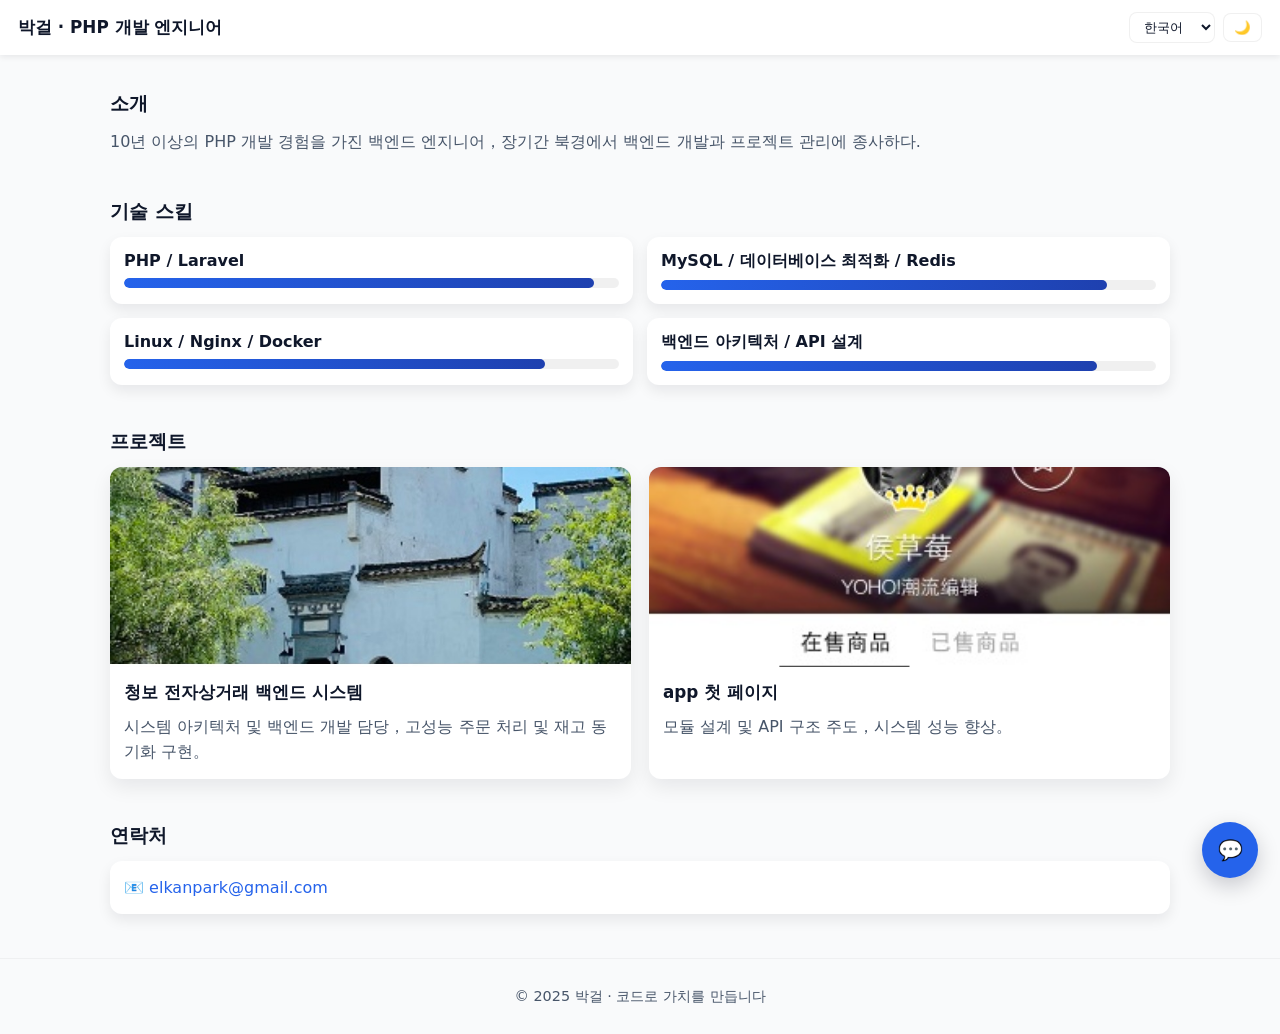
==== index.html @ e207b710 "feat:1.0 先完成在完美" ====
<!DOCTYPE html>
<html lang="ko">
<head>
  <meta charset="utf-8" />
  <meta name="viewport" content="width=device-width,initial-scale=1" />
  <title>朴杰 · PHP 开发工程师</title>
  <meta name="description" content="朴杰（Elkan Park）— PHP 后端工程师，展示项目、技能与 AI 问答演示。" />
  <style>
    :root{
      --bg:#f9fafb; --card:#fff; --text:#0f172a; --muted:#475569; --accent:#2563eb; --shadow:rgba(2,6,23,0.08);
      --chat-bg:#f7fafc;
    }
    [data-theme="dark"]{
      --bg:#0b1220; --card:#0f1724; --text:#e6eef9; --muted:#9fb0c8; --accent:#60a5fa; --shadow:rgba(2,6,23,0.6);
      --chat-bg:#0b1220;
    }
    *{box-sizing:border-box}
    body{margin:0;font-family:Inter,system-ui,-apple-system,Segoe UI,Roboto,"Helvetica Neue",Arial;color:var(--text);background:var(--bg);transition:background .25s,color .25s}
    a{color:var(--accent);text-decoration:none}
    header{background:var(--card);box-shadow:0 2px 6px var(--shadow);position:sticky;top:0;z-index:30;padding:12px 18px;display:flex;align-items:center;justify-content:space-between}
    header h1{margin:0;font-size:1.05rem}
    .controls{display:flex;gap:8px;align-items:center}
    select,button{padding:6px 10px;border-radius:8px;border:1px solid rgba(0,0,0,0.06);background:var(--card);color:var(--text);cursor:pointer}
    button:hover{opacity:.95}
    main{max-width:1100px;margin:36px auto;padding:0 20px}
    section{margin-bottom:44px}
    h2{font-size:1.2rem;margin:0 0 12px}
    p{margin:0;color:var(--muted);line-height:1.6}
    .hero{display:flex;align-items:center;justify-content:space-between;gap:20px;padding:22px;background:linear-gradient(180deg, rgba(37,99,235,0.06), transparent);border-radius:12px}
    .skills{display:grid;grid-template-columns:1fr 1fr;gap:14px}
    .skill-card{background:var(--card);padding:14px;border-radius:12px;box-shadow:0 6px 14px var(--shadow)}
    .skill-name{font-weight:600;margin-bottom:8px}
    .progress-bar{height:10px;background:rgba(0,0,0,0.06);border-radius:8px;overflow:hidden}
    .progress{height:100%;border-radius:8px;background:linear-gradient(90deg,var(--accent),#1e40af);width:0;transition:width 1.4s ease}
    .projects{display:grid;grid-template-columns:repeat(auto-fit,minmax(300px,1fr));gap:18px}
    .project{background:var(--card);border-radius:12px;overflow:hidden;box-shadow:0 8px 20px var(--shadow);cursor:pointer;transition:transform .18s}
    .project:hover{transform:translateY(-6px)}
    .project img{width:100%;height:200px;object-fit:cover;display:block}
    .project-info{padding:14px}
    .project-info h3{margin:0 0 10px;font-size:1.05rem;color:var(--text)}
    .project-info p{margin:0;color:var(--muted)}
    footer{padding:28px 12px;text-align:center;color:var(--muted);font-size:0.9rem;border-top:1px solid rgba(0,0,0,0.04)}
    /* modal baseline */
    .modal-backdrop{position:fixed;inset:0;display:none;align-items:center;justify-content:center;z-index:200;padding:20px;background:rgba(0,0,0,0.45)}
    .modal{width:100%;max-width:900px;background:var(--card);border-radius:12px;overflow:hidden;box-shadow:0 12px 30px var(--shadow);transform:translateY(12px);opacity:0;transition:all .18s}
    .modal-top{display:flex;gap:12px;padding:12px;border-bottom:1px solid rgba(0,0,0,0.06);align-items:center;justify-content:space-between}
    .modal-body{display:flex;flex-direction:column;gap:12px;padding:16px}
    /* carousel area (UPDATED: per-image desc + thumbs) */
    .carousel-main{width:100%;height:420px;border-radius:8px;overflow:hidden;background:#111;display:flex;align-items:center;justify-content:center}
    .carousel-main img{width:100%;height:100%;object-fit:cover}
    .carousel-desc{padding:8px 6px;color:var(--muted);font-size:0.95rem}
    .thumbs{display:flex;gap:8px;align-items:center;justify-content:center;margin-top:8px;flex-wrap:wrap}
    .thumb{width:86px;height:58px;border-radius:8px;overflow:hidden;cursor:pointer;border:2px solid transparent;box-shadow:0 6px 14px var(--shadow)}
    .thumb img{width:100%;height:100%;object-fit:cover;display:block}
    .thumb.active{border-color:var(--accent)}
    .carousel-btn{position:absolute;top:50%;transform:translateY(-50%);background:rgba(0,0,0,0.35);border:none;color:#fff;border-radius:8px;padding:8px;cursor:pointer}
    .carousel-prev{left:12px}
    .carousel-next{right:12px}
    /* chat */
    .chat-toggle {position:fixed;bottom:22px;right:22px;width:56px;height:56px;border-radius:50%;background:var(--accent);color:#fff;font-size:20px;display:flex;align-items:center;justify-content:center;box-shadow:0 8px 22px rgba(2,6,23,0.2);cursor:pointer;z-index:999}
    .chat-container {position:fixed;right:22px;bottom:92px;width:360px;background:var(--card);border-radius:14px;box-shadow:0 12px 40px var(--shadow);z-index:995;display:none;flex-direction:column;overflow:hidden}
    .chat-header{display:flex;align-items:center;justify-content:space-between;padding:10px 12px;background:var(--accent);color:#fff}
    .chat-body{padding:12px;height:320px;overflow:auto;background:var(--chat-bg);display:flex;flex-direction:column;gap:8px}
    .chat-quick{padding:8px;border-top:1px solid rgba(0,0,0,0.04);display:flex;gap:8px;flex-wrap:wrap}
    .chat-input-wrap{display:flex;gap:8px;padding:10px;border-top:1px solid rgba(0,0,0,0.04)}
    .chat-input{flex:1;padding:10px;border-radius:10px;border:1px solid rgba(0,0,0,0.08)}
    .chat-send{background:var(--accent);color:#fff;border:none;padding:10px 12px;border-radius:10px;cursor:pointer}
    .bubble-row{display:flex;gap:8px;align-items:flex-end}
    .bubble-ai{align-self:flex-start}
    .bubble-user{align-self:flex-end;justify-content:flex-end}
    .avatar-circle{width:34px;height:34px;border-radius:10px;flex-shrink:0;background:#d1d5db}
    .msg{padding:10px 14px;border-radius:12px;max-width:78%;line-height:1.45;white-space:pre-wrap}
    .msg-ai{background:#eef2ff;color:#0f172a;border-radius:12px 12px 12px 6px}
    .msg-user{background:var(--accent);color:#fff;border-radius:12px 12px 6px 12px}
    .typing{font-style:italic;color:#9ca3af}
    .dot{width:8px;height:8px;border-radius:50%;background:#c7d2fe;display:inline-block;margin:0 3px;opacity:0.9}
    @media (max-width:720px){ .carousel-main{height:220px} .thumb{width:64px;height:48px} .chat-container{right:12px;bottom:84px;width:320px} }
  </style>
</head>
<body data-theme="light">
<header>
  <h1 id="name">朴杰</h1>
  <div class="controls">
    <select id="lang-select">
      <option value="ko">한국어</option>
      <option value="zh">中文</option>
      <option value="en">English</option>
    </select>
    <button id="theme-toggle" aria-label="toggle theme">🌙</button>
  </div>
</header>

<main>
<!--  <section class="hero">-->
<!--    <div>-->
<!--      <h2 style="margin:0">안녕하세요 · 你好 · Hello</h2>-->
<!--      <p style="margin-top:8px;color:var(&#45;&#45;muted)">十年后端开发经验 · 擅长 PHP / MySQL / Linux / Nginx</p>-->
<!--    </div>-->
<!--    <div style="color:var(&#45;&#45;muted)"><strong>北京 · Backend</strong></div>-->
<!--  </section>-->

  <section>
    <h2 id="about-title">关于我</h2>
    <p id="about-text">我是一名拥有十多年经验的 PHP 开发工程师，长期在北京从事后端开发与项目管理。精通 PHP、MySQL、Linux、Nginx 等技术栈，具备丰富的项目实战经验。</p>
  </section>

  <section>
    <h2 id="skills-title">技能</h2>
    <div class="skills">
      <div class="skill-card">
        <div class="skill-name">PHP / Laravel</div>
        <div class="progress-bar"><div class="progress" data-progress="95"></div></div>
      </div>
      <div class="skill-card">
        <div class="skill-name">MySQL / 데이터베이스 최적화 / Redis</div>
        <div class="progress-bar"><div class="progress" data-progress="90"></div></div>
      </div>
      <div class="skill-card">
        <div class="skill-name">Linux / Nginx / Docker</div>
        <div class="progress-bar"><div class="progress" data-progress="85"></div></div>
      </div>
      <div class="skill-card">
        <div class="skill-name">백엔드 아키텍처 / API 설계</div>
        <div class="progress-bar"><div class="progress" data-progress="88"></div></div>
      </div>
    </div>
  </section>

  <section id="projects-section">
    <h2 id="projects-title">项目展示</h2>
    <div class="projects" id="projects-grid">
      <div class="project" data-index="0" tabindex="0" role="button" aria-pressed="false">
        <img src="./assets/tshingpu-h5.jpg?auto=format&fit=crop&w=1400&q=60" alt="Project 1">
        <div class="project-info">
          <h3 id="p0-title">전자상거래 백엔드 시스템</h3>
          <p id="p0-desc" style="margin-top:6px;color:var(--muted)">系统架构与后端开发，支持高并发订单处理与库存同步。</p>
        </div>
      </div>

      <div class="project" data-index="1" tabindex="0" role="button" aria-pressed="false">
        <img src="./assets/yohobuy-5.jpg?auto=format&fit=crop&w=1200&q=60" alt="Project 2">
        <div class="project-info">
          <h3 id="p1-title">기업 내부 관리 시스템</h3>
          <p id="p1-desc" style="margin-top:6px;color:var(--muted)">主导模块化设计与 API 架构，提升性能与可扩展性。</p>
        </div>
      </div>

<!--      <div class="project" data-index="2" tabindex="0" role="button" aria-pressed="false">-->
<!--        <img src="https://images.unsplash.com/photo-1556761175-4b46a572b786?auto=format&fit=crop&w=1200&q=60" alt="Project 3">-->
<!--        <div class="project-info">-->
<!--          <h3 id="p2-title">자동화 운영 도구</h3>-->
<!--          <p id="p2-desc" style="margin-top:6px;color:var(&#45;&#45;muted)">开发调度与日志分析模块，提升运维效率。</p>-->
<!--        </div>-->
<!--      </div>-->
    </div>
  </section>

  <section>
    <h2 id="contact-title">联系方式</h2>
    <div style="background:var(--card);padding:14px;border-radius:12px;box-shadow:0 6px 14px var(--shadow)">
      <p>📧 <a id="email-link" href="mailto:elkanpark@gmail.com">elkanpark@gmail.com</a></p>
    </div>
  </section>
</main>

<footer>
  © 2025 <span id="footer-text">朴杰 · 用代码创造价值</span>
</footer>

<!-- MODAL BACKDROP (content injected by JS) -->
<div id="modal-backdrop" class="modal-backdrop" aria-hidden="true"></div>

<!-- CHAT floating (unchanged stable version) -->
<div id="chat-toggle" class="chat-toggle" title="Open Chat">💬</div>
<div id="chat-container" class="chat-container" style="display:none">
  <div class="chat-header">
    <div style="display:flex;align-items:center;gap:10px">
      <div style="width:34px;height:34px;border-radius:8px;background:#fff"></div>
      <strong id="chat-title">🤖 AI 박재 도우미</strong>
    </div>
    <div><button id="chat-close" style="background:transparent;border:none;color:#fff;font-size:18px;cursor:pointer">✕</button></div>
  </div>
  <div id="chat-body" class="chat-body"></div>
  <div id="chat-quick" class="chat-quick"></div>
  <div style="padding:10px;border-top:1px solid rgba(0,0,0,0.04)">
    <div style="display:flex;gap:8px">
      <input id="chat-input" class="chat-input" type="text" placeholder="질문을 입력하세요..." />
      <button id="chat-send" class="chat-send">➤</button>
    </div>
  </div>
</div>

<script>
  document.addEventListener('DOMContentLoaded', ()=> {

    /* -------------------------
       projects data (3 images each; each image has per-language description)
       ------------------------- */
    const projects = [
      {
        imgs: [
          {src:"./assets/tshingpu-h5.jpg?auto=format&fit=crop&w=1400&q=60", desc:{ko:"로그인 / 프런트 페이지", zh:"登录 / 前台页面", en:"Login / Home Page"}},
          {src:"./assets/tshingpu-h5-2.jpg?auto=format&fit=crop&w=1400&q=60", desc:{ko:"주문 관리 페이지", zh:"订单管理页面", en:"Order management page"}},
          {src:"./assets/tshingpu-admin.jpg?auto=format&fit=crop&w=1400&q=60", desc:{ko:"백엔드 관리", zh:"后台管理", en:"admin system"}}
        ],
        tech:{ko:"PHP · MySQL · Redis", zh:"PHP · MySQL · Redis", en:"PHP · MySQL · Redis"},
        title:{ko:"청보 전자상거래 백엔드 시스템", zh:"旅游电商后台系统", en:"E-commerce Backend System"},
        desc:{ko:"시스템 아키텍처 및 백엔드 개발 담당，고성능 주문 처리 및 재고 동기화 구현。", zh:"负责整体架构与后端开发，实现高并发订单处理与库存同步。", en:"Led backend architecture and development, handling high-concurrency order processing and inventory sync."},
        role:{ko:"역할: 아키텍트 및 백엔드 책임", zh:"职责：架构与后端负责人", en:"Role: Architecture & Backend Lead"}
      },
      {
        imgs: [
          {src:"./assets/yohobuy-1.jpg?auto=format&fit=crop&w=1400&q=60", desc:{ko:"관리자 대시보드", zh:"管理后台界面", en:"Admin dashboard"}},
          {src:"./assets/yohobuy-2.jpg?auto=format&fit=crop&w=1400&q=60", desc:{ko:"사용자/권한 관리", zh:"用户/权限管理", en:"Users & permissions"}},
          {src:"./assets/yohobuy-3.jpg?auto=format&fit=crop&w=1400&q=60", desc:{ko:"보고서 및 통계", zh:"报表与统计", en:"Reports & analytics"}}
        ],
        tech:{ko:"PHP · Nginx · Docker", zh:"PHP · Nginx · Docker", en:"PHP · Nginx · Docker"},
        title:{ko:"app 첫 페이지", zh:"企业内部管理系统", en:"Enterprise Management System"},
        desc:{ko:"모듈 설계 및 API 구조 주도，시스템 성능 향상。", zh:"主导系统模块设计与 API 架构，提升系统性能与扩展性。", en:"Designed modules and API architecture, improving scalability."},
        role:{ko:"역할: 기술 리드", zh:"职责：技术负责人", en:"Role: Tech Lead"}
      },
      {
        imgs: [
          {src:"https://images.unsplash.com/photo-1556761175-4b46a572b786?auto=format&fit=crop&w=1400&q=60", desc:{ko:"작업 스케줄러 UI", zh:"任务调度界面", en:"Job scheduler UI"}},
          {src:"https://images.unsplash.com/photo-1542838132-92c53300491e?auto=format&fit=crop&w=1400&q=60", desc:{ko:"로그 분석 대시보드", zh:"日志分析仪表盘", en:"Log analysis dashboard"}},
          {src:"https://images.unsplash.com/photo-1518770660439-4636190af475?auto=format&fit=crop&w=1400&q=60", desc:{ko:"알람 및 모니터링", zh:"告警与监控", en:"Alerting & monitoring"}}
        ],
        tech:{ko:"API · Shell · Cron", zh:"API · Shell · Cron", en:"API · Shell · Cron"},
        title:{ko:"자동화 운영 도구", zh:"自动化运维工具", en:"Automation Tool Platform"},
        desc:{ko:"작업 스케줄링 및 로그 분석 도구 개발, 운영 효율 30% 향상。", zh:"开发任务调度系统与日志分析模块，提升效率并降低维护成本。", en:"Developed job scheduling and log analysis tools, improving efficiency."},
        role:{ko:"역할: 개발자", zh:"职责：开发", en:"Role: Developer"}
      }
    ];

    // preload images
    projects.forEach(p=> p.imgs.forEach(i=> { const im = new Image(); im.src = i.src; }));

    /* -------------------------
       Build modal content (inject once)
       ------------------------- */
    const backdrop = document.getElementById('modal-backdrop');
    backdrop.innerHTML = `
      <div class="modal" id="modal" role="dialog" aria-modal="true">
        <div class="modal-top">
          <strong id="modal-title">Project Title</strong>
          <div style="display:flex;gap:12px;align-items:center">
            <span id="modal-tech" style="color:var(--muted)"></span>
            <button id="modal-close" aria-label="close" style="border:none;background:transparent;font-size:20px;cursor:pointer">✕</button>
          </div>
        </div>
        <div class="modal-body">
          <div style="position:relative">
            <div class="carousel-main"><img id="carousel-main-img" src="" alt="screenshot" /></div>
            <button id="carousel-prev" class="carousel-btn carousel-prev">‹</button>
            <button id="carousel-next" class="carousel-btn carousel-next">›</button>
            <div id="carousel-indicators" style="position:absolute;left:50%;transform:translateX(-50%);bottom:12px;display:flex;gap:8px"></div>
            <div id="carousel-desc" class="carousel-desc"></div>
            <div id="carousel-thumbs" class="thumbs"></div>
          </div>
          <div id="modal-desc" style="color:var(--muted);line-height:1.6"></div>
          <div id="modal-role" style="font-weight:600;color:var(--muted)"></div>
        </div>
      </div>
    `;

    const modal = backdrop.querySelector('.modal');
    const modalTitle = backdrop.querySelector('#modal-title');
    const modalTech = backdrop.querySelector('#modal-tech');
    const modalDesc = backdrop.querySelector('#modal-desc');
    const modalRole = backdrop.querySelector('#modal-role');
    const mainImg = backdrop.querySelector('#carousel-main-img');
    const prevBtn = backdrop.querySelector('#carousel-prev');
    const nextBtn = backdrop.querySelector('#carousel-next');
    const indicators = backdrop.querySelector('#carousel-indicators');
    const thumbs = backdrop.querySelector('#carousel-thumbs');
    const carouselDesc = backdrop.querySelector('#carousel-desc');
    const modalClose = backdrop.querySelector('#modal-close');

    let projIdx = 0, imgIdx = 0, autoplayTimer = null, AUTOPLAY = 4000;

    function openModal(index, lang){
      projIdx = index; imgIdx = 0;
      lang = lang || (document.getElementById('lang-select')?.value || 'ko');
      const p = projects[projIdx];
      modalTitle.innerText = p.title[lang] || p.title['ko'];
      modalTech.innerText = p.tech[lang] || p.tech['ko'];
      modalDesc.innerText = p.desc[lang] || p.desc['ko'];
      modalRole.innerText = p.role[lang] || p.role['ko'];
      buildCarousel(p, lang);
      backdrop.style.display = 'flex';
      setTimeout(()=> { modal.style.transform = 'translateY(0)'; modal.style.opacity = '1'; }, 20);
      startAutoplay();
    }

    function closeModal(){
      stopAutoplay();
      modal.style.transform = 'translateY(12px)'; modal.style.opacity = '0';
      setTimeout(()=> backdrop.style.display = 'none', 180);
    }

    function buildCarousel(p, lang){
      // main image
      setImage(0,p,lang);
      // indicators
      indicators.innerHTML = '';
      p.imgs.forEach((_,i)=>{
        const dot = document.createElement('span');
        dot.style.width='8px'; dot.style.height='8px'; dot.style.borderRadius='50%';
        dot.style.background = i===imgIdx ? 'rgba(255,255,255,0.95)' : 'rgba(255,255,255,0.45)';
        dot.style.display='inline-block'; dot.style.margin='0 6px'; dot.style.cursor='pointer';
        dot.addEventListener('click', ()=> { imgIdx = i; setImage(i,p,lang); resetAutoplay(); });
        indicators.appendChild(dot);
      });
      // thumbs
      thumbs.innerHTML = '';
      p.imgs.forEach((imgObj,i)=>{
        const t = document.createElement('div'); t.className='thumb';
        const im = document.createElement('img'); im.src = imgObj.src; im.alt = 'thumb';
        t.appendChild(im);
        t.addEventListener('click', ()=> { imgIdx = i; setImage(i,p,lang); resetAutoplay(); });
        thumbs.appendChild(t);
      });
      updateThumbs();
    }

    function setImage(i,p,lang){
      imgIdx = i;
      const imgObj = p.imgs[i];
      mainImg.src = imgObj.src;
      carouselDesc.innerText = imgObj.desc[lang] || imgObj.desc['ko'] || '';
      Array.from(indicators.children).forEach((d,idx)=> d.style.background = idx===i ? 'rgba(255,255,255,0.95)' : 'rgba(255,255,255,0.45)');
      updateThumbs();
    }

    function updateThumbs(){
      Array.from(thumbs.children).forEach((t, idx)=> t.classList.toggle('active', idx===imgIdx));
    }

    prevBtn.addEventListener('click', ()=> {
      const len = projects[projIdx].imgs.length;
      imgIdx = (imgIdx - 1 + len) % len;
      setImage(imgIdx, projects[projIdx], document.getElementById('lang-select')?.value || 'ko');
      resetAutoplay();
    });
    nextBtn.addEventListener('click', ()=> {
      const len = projects[projIdx].imgs.length;
      imgIdx = (imgIdx + 1) % len;
      setImage(imgIdx, projects[projIdx], document.getElementById('lang-select')?.value || 'ko');
      resetAutoplay();
    });

    function startAutoplay(){
      stopAutoplay();
      autoplayTimer = setInterval(()=> {
        const len = projects[projIdx].imgs.length;
        imgIdx = (imgIdx + 1) % len;
        setImage(imgIdx, projects[projIdx], document.getElementById('lang-select')?.value || 'ko');
      }, AUTOPLAY);
      mainImg.addEventListener('mouseenter', stopAutoplay);
      mainImg.addEventListener('mouseleave', startAutoplayOnce);
      thumbs.addEventListener('mouseenter', stopAutoplay);
      thumbs.addEventListener('mouseleave', startAutoplayOnce);
    }
    function startAutoplayOnce(){ stopAutoplay(); autoplayTimer = setInterval(()=> {
      const len = projects[projIdx].imgs.length;
      imgIdx = (imgIdx + 1) % len;
      setImage(imgIdx, projects[projIdx], document.getElementById('lang-select')?.value || 'ko');
    }, AUTOPLAY); }
    function stopAutoplay(){ if (autoplayTimer) clearInterval(autoplayTimer); autoplayTimer = null; }
    function resetAutoplay(){ stopAutoplay(); startAutoplayOnce(); }

    modalClose.addEventListener('click', closeModal);
    backdrop.addEventListener('click', (e)=> { if (e.target === backdrop) closeModal(); });
    document.addEventListener('keydown', (e)=> { if (e.key === 'Escape') closeModal(); });

    // hook project cards
    document.querySelectorAll('.project[data-index]').forEach(el=>{
      el.addEventListener('click', ()=> {
        const idx = Number(el.getAttribute('data-index'));
        const lang = document.getElementById('lang-select')?.value || 'ko';
        openModal(idx, lang);
      });
      el.addEventListener('keydown', (e)=> { if (e.key === 'Enter') el.click(); });
    });

    /* -------------------------
       Chat module (unchanged behavior)
       ------------------------- */
    const qa = {
      ko:{title:"🤖 AI 박재 도우미",placeholder:"질문을 입력하세요...",quick:["어떤 프로젝트?","잘하는 기술?","팀워크?"],data:[
        {q:"프로젝트",a:"전자상거래, 기업 내부 시스템, API 자동화 도구 개발에 참여했습니다。"},
        {q:"기술",a:"PHP, MySQL, Linux, Nginx 환경에서의 백엔드 아키텍처 및 성능 최적화"},
        {q:"팀워크",a:"명확한 커뮤니케이션과 코드 품질을 중시하며 협업을 중요시합니다。"}
      ]},
      zh:{title:"🤖 AI 朴杰 助手",placeholder:"请输入你的问题…",quick:["你做哪些项目？","你最擅长什么？","团队如何？"],data:[
        {q:"项目",a:"我参与过电商后台、企业内部系统和API自动化工具的开发。"},
        {q:"技术",a:"擅长 PHP、MySQL、Linux、Nginx，侧重后端架构与稳定性。"},
        {q:"团队",a:"注重沟通与代码质量，推动高效协作。"}
      ]},
      en:{title:"🤖 AI Piao Assistant",placeholder:"Ask me anything...",quick:["What projects?","Key skills?","Team style?"],data:[
        {q:"project",a:"I've worked on e-commerce admin systems, enterprise tools and API automation."},
        {q:"skill",a:"Skilled in PHP, MySQL, Linux and Nginx; focus on backend architecture."},
        {q:"team",a:"I value clear communication, code quality and collaboration."}
      ]}
    };

    const chatToggle = document.getElementById('chat-toggle');
    const chatContainer = document.getElementById('chat-container');
    const chatBody = document.getElementById('chat-body');
    const chatInput = document.getElementById('chat-input');
    const chatSend = document.getElementById('chat-send');
    const chatQuick = document.getElementById('chat-quick');
    const chatTitle = document.getElementById('chat-title');
    const chatClose = document.getElementById('chat-close');

    function typeText(el, text, speed=16){
      el.textContent = '';
      let i = 0;
      const t = setInterval(()=> {
        el.textContent += text[i] || '';
        i++;
        chatBody.scrollTop = chatBody.scrollHeight;
        if (i >= text.length) clearInterval(t);
      }, speed);
    }

    function pushBubble(from, text, withTyping=false){
      const row = document.createElement('div');
      row.className = 'bubble-row ' + (from === 'ai' ? 'bubble-ai' : 'bubble-user');
      const avatar = document.createElement('div'); avatar.className = 'avatar-circle';
      const msg = document.createElement('div'); msg.className = 'msg ' + (from === 'ai' ? 'msg-ai' : 'msg-user');

      if (from === 'ai' && withTyping){
        const dots = document.createElement('span'); dots.className = 'typing';
        dots.innerHTML = '<span class="dot"></span><span class="dot"></span><span class="dot"></span>';
        msg.appendChild(dots);
        row.appendChild(avatar); row.appendChild(msg);
        chatBody.appendChild(row); chatBody.scrollTop = chatBody.scrollHeight;
        setTimeout(()=> { msg.removeChild(dots); typeText(msg, text); }, 600);
      } else {
        msg.textContent = text;
        if (from === 'ai'){ row.appendChild(avatar); row.appendChild(msg); } else { row.appendChild(msg); row.appendChild(avatar); }
        chatBody.appendChild(row); chatBody.scrollTop = chatBody.scrollHeight;
      }
    }

    function findAnswer(lang, text){
      const list = qa[lang]?.data || qa['ko'].data;
      const t = text.toLowerCase();
      for (const item of list){
        if (t.includes(item.q.toLowerCase())) return item.a;
      }
      return list[0].a;
    }

    function sendChat(){
      const text = chatInput.value.trim();
      if (!text) return;
      pushBubble('user', text);
      chatInput.value = '';
      setTimeout(()=> {
        const lang = document.getElementById('lang-select')?.value || 'ko';
        const ans = findAnswer(lang, text);
        pushBubble('ai', ans, true);
      }, 180);
    }

    chatSend.addEventListener('click', sendChat);
    chatInput.addEventListener('keydown', e => { if (e.key === 'Enter') sendChat(); });

    function renderQuick(lang){
      chatQuick.innerHTML = '';
      const arr = qa[lang]?.quick || qa['ko'].quick;
      arr.forEach(q => {
        const b = document.createElement('button');
        b.className = 'quick-btn';
        b.textContent = q;
        b.style.padding='6px 10px'; b.style.borderRadius='8px'; b.style.border='1px solid rgba(0,0,0,0.06)';
        b.style.background='#f3f4f6'; b.style.cursor='pointer';
        b.addEventListener('click', ()=> { chatInput.value = q; sendChat(); });
        chatQuick.appendChild(b);
      });
    }

    chatToggle.addEventListener('click', ()=> {
      const shown = chatContainer.style.display !== 'none';
      chatContainer.style.display = shown ? 'none' : 'flex';
      if (!shown) chatInput.focus();
    });
    chatClose.addEventListener('click', ()=> chatContainer.style.display = 'none');

    /* -------------------------
       Language sync & theme
       ------------------------- */
    const langSelect = document.getElementById('lang-select');
    const nameEl = document.getElementById('name');
    const aboutTitle = document.getElementById('about-title');
    const aboutText = document.getElementById('about-text');
    const skillsTitle = document.getElementById('skills-title');
    const projectsTitle = document.getElementById('projects-title');
    const contactTitle = document.getElementById('contact-title');
    const footerText = document.getElementById('footer-text');

    const translations = {
      ko: {
        name: "박걸 · PHP 개발 엔지니어",
        aboutTitle: "소개",
        aboutText: "10년 이상의 PHP 개발 경험을 가진 백엔드 엔지니어，장기간 북경에서 백엔드 개발과 프로젝트 관리에 종사하다.",
        skillsTitle: "기술 스킬",
        projectsTitle: "프로젝트",
        contactTitle: "연락처",
        footer: "박걸 · 코드로 가치를 만듭니다"
      },
      zh: {
        name: "朴杰",
        aboutTitle: "关于我",
        aboutText: "我是一名拥有十多年经验的 PHP 开发工程师，长期在北京从事后端开发与项目管理。",
        skillsTitle: "技能",
        projectsTitle: "项目展示",
        contactTitle: "联系方式",
        footer: "朴杰 · 用代码创造价值"
      },
      en: {
        name: "Elkan Park",
        aboutTitle: "About Me",
        aboutText: "I'm a PHP developer with over 10 years of experience, specializing in backend development and project management.",
        skillsTitle: "Skills",
        projectsTitle: "Projects",
        contactTitle: "Contact",
        footer: "Elkan Park · Creating value through code"
      }
    };

    // default language ko
    langSelect.value = 'ko';
    function syncLanguage(lang){
      const t = translations[lang] || translations.ko;
      nameEl.innerText = t.name;
      aboutTitle.innerText = t.aboutTitle;
      aboutText.innerText = t.aboutText;
      skillsTitle.innerText = t.skillsTitle;
      projectsTitle.innerText = t.projectsTitle;
      contactTitle.innerText = t.contactTitle;
      footerText.innerText = t.footer;
      // chat
      chatTitle.innerText = qa[lang]?.title || qa['ko'].title;
      chatInput.placeholder = qa[lang]?.placeholder || qa['ko'].placeholder;
      renderQuick(lang);
      // update project cards
      projects.forEach((p, idx)=>{
        const tEl = document.getElementById('p'+idx+'-title');
        const dEl = document.getElementById('p'+idx+'-desc');
        if (tEl) tEl.innerText = p.title[lang] || p.title['ko'];
        if (dEl) dEl.innerText = p.desc[lang] || p.desc['ko'];
      });
      // update modal if open
      if (backdrop.style.display === 'flex') {
        modalTitle.innerText = projects[projIdx].title[lang] || projects[projIdx].title['ko'];
        modalTech.innerText = projects[projIdx].tech[lang] || projects[projIdx].tech['ko'];
        modalDesc.innerText = projects[projIdx].desc[lang] || projects[projIdx].desc['ko'];
        modalRole.innerText = projects[projIdx].role[lang] || projects[projIdx].role['ko'];
        // update per-image desc
        carouselDesc.innerText = projects[projIdx].imgs[imgIdx].desc[lang] || projects[projIdx].imgs[imgIdx].desc['ko'];
      }
    }
    langSelect.addEventListener('change', (e)=> syncLanguage(e.target.value));
    window.syncLanguage = syncLanguage;
    syncLanguage('ko');

    /* -------------------------
       Theme toggle
       ------------------------- */
    const themeToggle = document.getElementById('theme-toggle');
    const savedTheme = localStorage.getItem('portfolio-theme');
    if (savedTheme) { document.body.setAttribute('data-theme', savedTheme); themeToggle.textContent = savedTheme === 'dark' ? '☀️' : '🌙'; }
    themeToggle.addEventListener('click', ()=> {
      const isDark = document.body.getAttribute('data-theme') === 'dark';
      const next = isDark ? 'light' : 'dark';
      document.body.setAttribute('data-theme', next);
      localStorage.setItem('portfolio-theme', next);
      themeToggle.textContent = next === 'dark' ? '☀️' : '🌙';
    });

    /* -------------------------
       skill bars animate
       ------------------------- */
    setTimeout(()=> {
      document.querySelectorAll('.progress').forEach(bar=>{
        const v = bar.getAttribute('data-progress') || '0';
        bar.style.width = v + '%';
      });
    }, 120);

    /* expose helper */
    window.openProjectModal = (i, lang) => openModal(i, lang);
    window.closeProjectModal = closeModal;
  }); // DOMContentLoaded end
  </script>
</body>
</html>
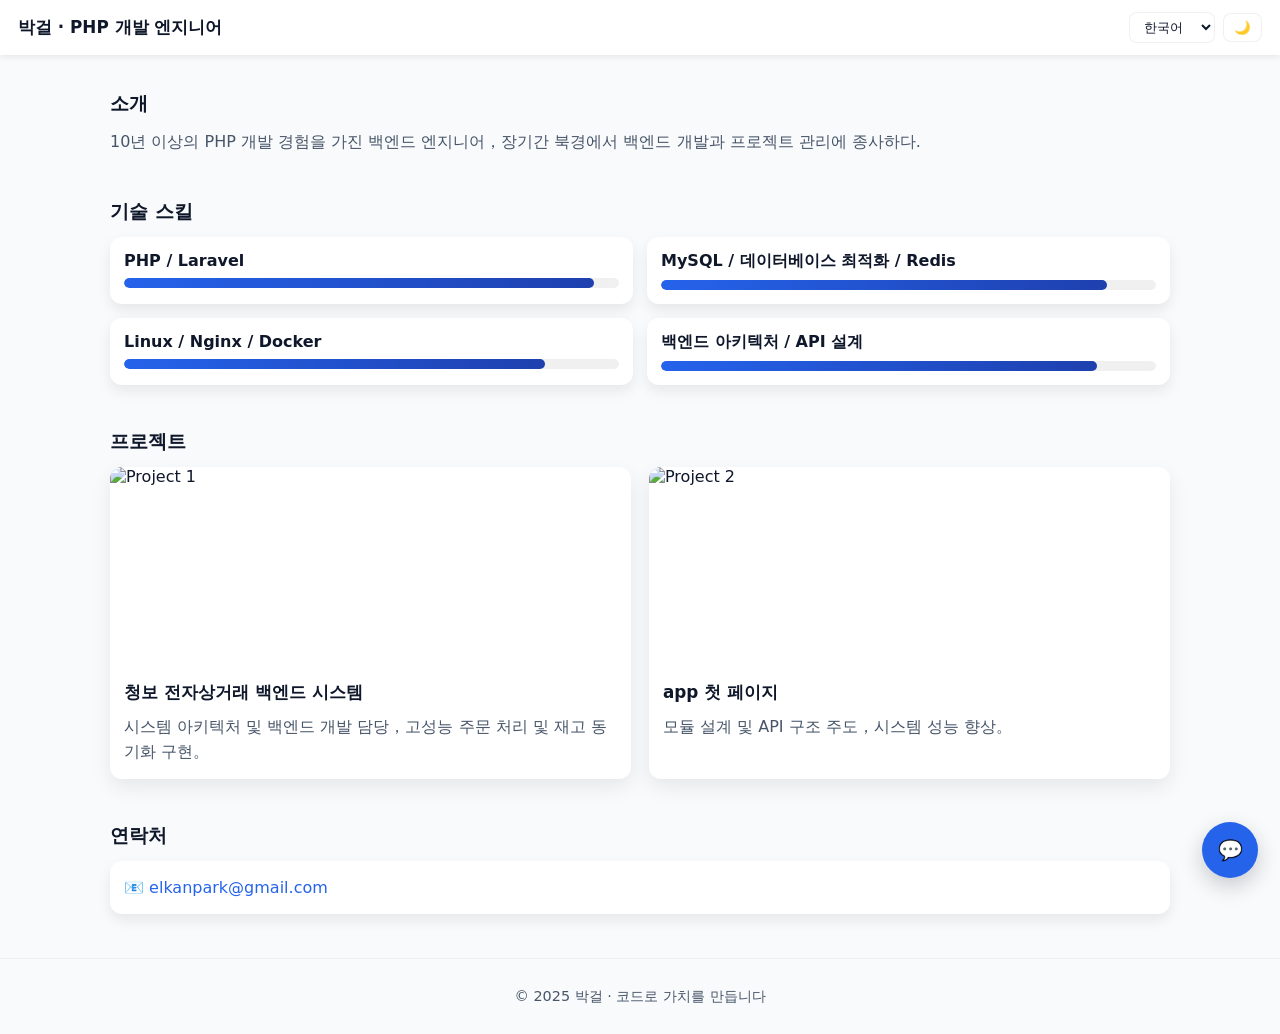
==== commit e543987b: "1.1" ====
--- a/index.html
+++ b/index.html
@@ -138,7 +138,7 @@
       </div>
 
       <div class="project" data-index="1" tabindex="0" role="button" aria-pressed="false">
-        <img src="./assets/yohobuy-5.jpg?auto=format&fit=crop&w=1200&q=60" alt="Project 2">
+        <img src="./assets/yohobuy-5.jpg?auto=format&fit=crop&w=320&q=2400" alt="Project 2">
         <div class="project-info">
           <h3 id="p1-title">기업 내부 관리 시스템</h3>
           <p id="p1-desc" style="margin-top:6px;color:var(--muted)">主导模块化设计与 API 架构，提升性能与可扩展性。</p>
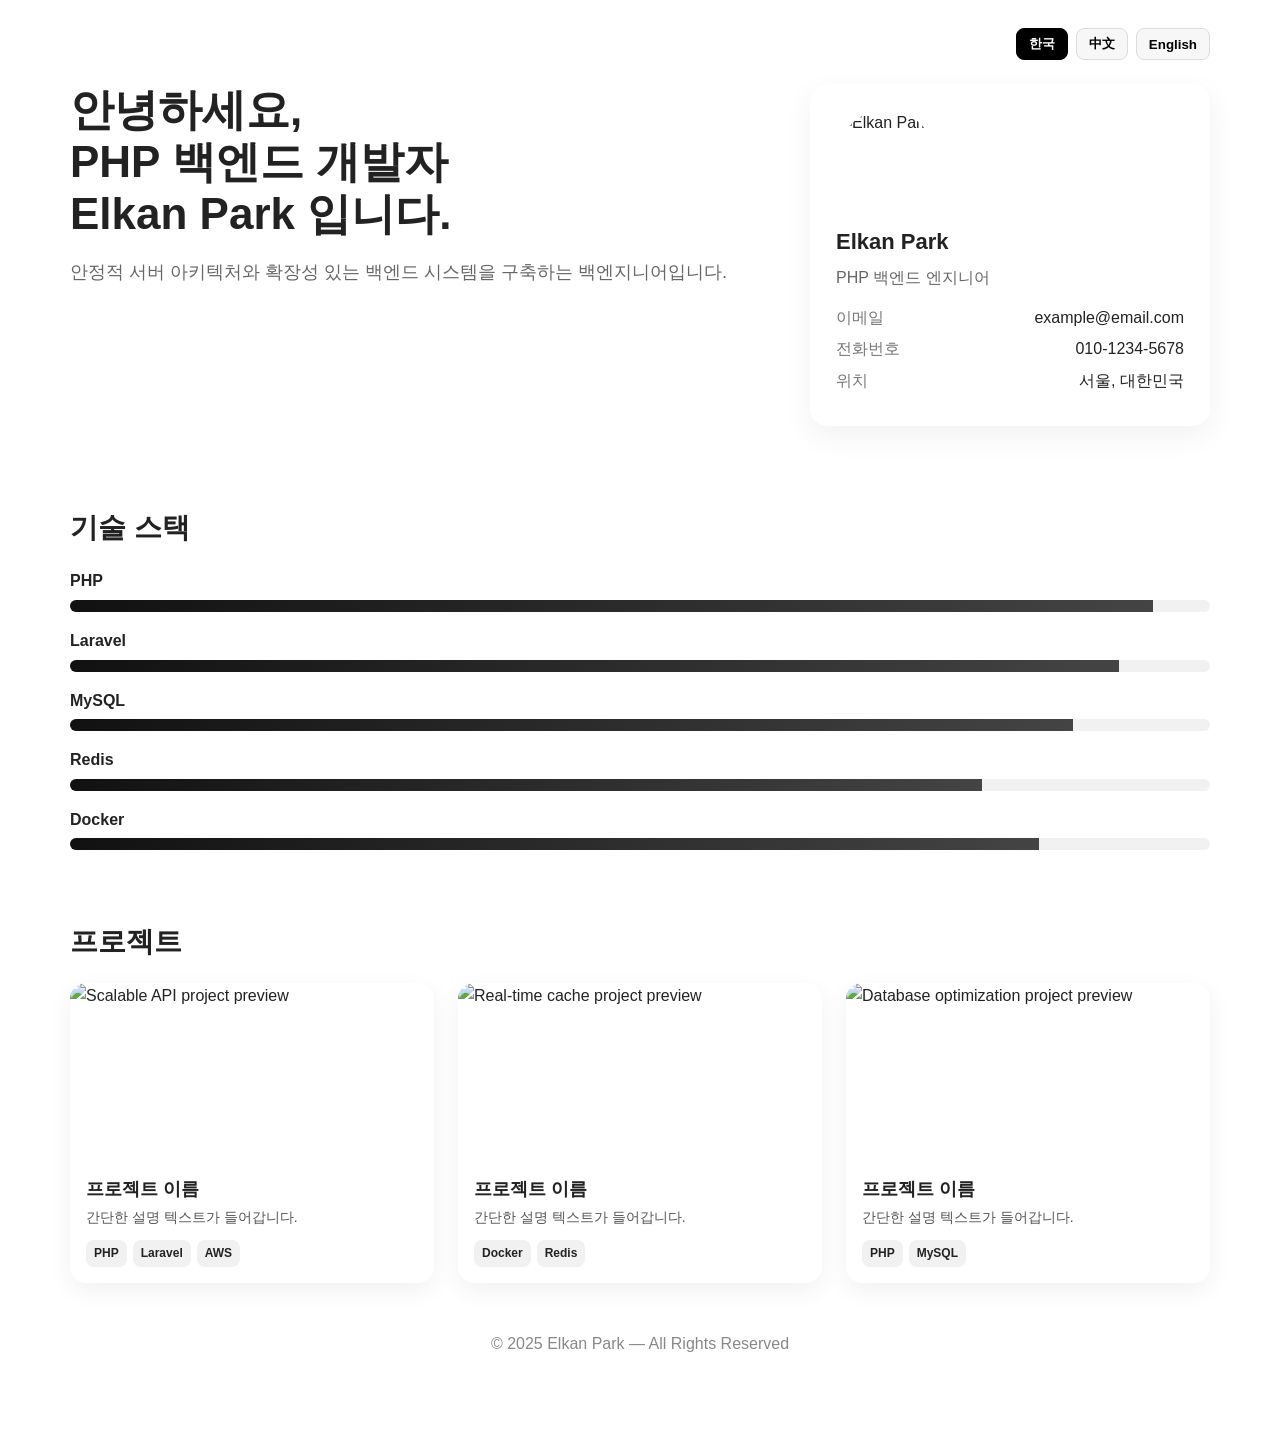
==== commit c23d8001: "1.1" ====
--- a/index.html
+++ b/index.html
@@ -1,600 +1,122 @@
 <!DOCTYPE html>
 <html lang="ko">
 <head>
-  <meta charset="utf-8" />
-  <meta name="viewport" content="width=device-width,initial-scale=1" />
-  <title>朴杰 · PHP 开发工程师</title>
-  <meta name="description" content="朴杰（Elkan Park）— PHP 后端工程师，展示项目、技能与 AI 问答演示。" />
-  <style>
-    :root{
-      --bg:#f9fafb; --card:#fff; --text:#0f172a; --muted:#475569; --accent:#2563eb; --shadow:rgba(2,6,23,0.08);
-      --chat-bg:#f7fafc;
-    }
-    [data-theme="dark"]{
-      --bg:#0b1220; --card:#0f1724; --text:#e6eef9; --muted:#9fb0c8; --accent:#60a5fa; --shadow:rgba(2,6,23,0.6);
-      --chat-bg:#0b1220;
-    }
-    *{box-sizing:border-box}
-    body{margin:0;font-family:Inter,system-ui,-apple-system,Segoe UI,Roboto,"Helvetica Neue",Arial;color:var(--text);background:var(--bg);transition:background .25s,color .25s}
-    a{color:var(--accent);text-decoration:none}
-    header{background:var(--card);box-shadow:0 2px 6px var(--shadow);position:sticky;top:0;z-index:30;padding:12px 18px;display:flex;align-items:center;justify-content:space-between}
-    header h1{margin:0;font-size:1.05rem}
-    .controls{display:flex;gap:8px;align-items:center}
-    select,button{padding:6px 10px;border-radius:8px;border:1px solid rgba(0,0,0,0.06);background:var(--card);color:var(--text);cursor:pointer}
-    button:hover{opacity:.95}
-    main{max-width:1100px;margin:36px auto;padding:0 20px}
-    section{margin-bottom:44px}
-    h2{font-size:1.2rem;margin:0 0 12px}
-    p{margin:0;color:var(--muted);line-height:1.6}
-    .hero{display:flex;align-items:center;justify-content:space-between;gap:20px;padding:22px;background:linear-gradient(180deg, rgba(37,99,235,0.06), transparent);border-radius:12px}
-    .skills{display:grid;grid-template-columns:1fr 1fr;gap:14px}
-    .skill-card{background:var(--card);padding:14px;border-radius:12px;box-shadow:0 6px 14px var(--shadow)}
-    .skill-name{font-weight:600;margin-bottom:8px}
-    .progress-bar{height:10px;background:rgba(0,0,0,0.06);border-radius:8px;overflow:hidden}
-    .progress{height:100%;border-radius:8px;background:linear-gradient(90deg,var(--accent),#1e40af);width:0;transition:width 1.4s ease}
-    .projects{display:grid;grid-template-columns:repeat(auto-fit,minmax(300px,1fr));gap:18px}
-    .project{background:var(--card);border-radius:12px;overflow:hidden;box-shadow:0 8px 20px var(--shadow);cursor:pointer;transition:transform .18s}
-    .project:hover{transform:translateY(-6px)}
-    .project img{width:100%;height:200px;object-fit:cover;display:block}
-    .project-info{padding:14px}
-    .project-info h3{margin:0 0 10px;font-size:1.05rem;color:var(--text)}
-    .project-info p{margin:0;color:var(--muted)}
-    footer{padding:28px 12px;text-align:center;color:var(--muted);font-size:0.9rem;border-top:1px solid rgba(0,0,0,0.04)}
-    /* modal baseline */
-    .modal-backdrop{position:fixed;inset:0;display:none;align-items:center;justify-content:center;z-index:200;padding:20px;background:rgba(0,0,0,0.45)}
-    .modal{width:100%;max-width:900px;background:var(--card);border-radius:12px;overflow:hidden;box-shadow:0 12px 30px var(--shadow);transform:translateY(12px);opacity:0;transition:all .18s}
-    .modal-top{display:flex;gap:12px;padding:12px;border-bottom:1px solid rgba(0,0,0,0.06);align-items:center;justify-content:space-between}
-    .modal-body{display:flex;flex-direction:column;gap:12px;padding:16px}
-    /* carousel area (UPDATED: per-image desc + thumbs) */
-    .carousel-main{width:100%;height:420px;border-radius:8px;overflow:hidden;background:#111;display:flex;align-items:center;justify-content:center}
-    .carousel-main img{width:100%;height:100%;object-fit:cover}
-    .carousel-desc{padding:8px 6px;color:var(--muted);font-size:0.95rem}
-    .thumbs{display:flex;gap:8px;align-items:center;justify-content:center;margin-top:8px;flex-wrap:wrap}
-    .thumb{width:86px;height:58px;border-radius:8px;overflow:hidden;cursor:pointer;border:2px solid transparent;box-shadow:0 6px 14px var(--shadow)}
-    .thumb img{width:100%;height:100%;object-fit:cover;display:block}
-    .thumb.active{border-color:var(--accent)}
-    .carousel-btn{position:absolute;top:50%;transform:translateY(-50%);background:rgba(0,0,0,0.35);border:none;color:#fff;border-radius:8px;padding:8px;cursor:pointer}
-    .carousel-prev{left:12px}
-    .carousel-next{right:12px}
-    /* chat */
-    .chat-toggle {position:fixed;bottom:22px;right:22px;width:56px;height:56px;border-radius:50%;background:var(--accent);color:#fff;font-size:20px;display:flex;align-items:center;justify-content:center;box-shadow:0 8px 22px rgba(2,6,23,0.2);cursor:pointer;z-index:999}
-    .chat-container {position:fixed;right:22px;bottom:92px;width:360px;background:var(--card);border-radius:14px;box-shadow:0 12px 40px var(--shadow);z-index:995;display:none;flex-direction:column;overflow:hidden}
-    .chat-header{display:flex;align-items:center;justify-content:space-between;padding:10px 12px;background:var(--accent);color:#fff}
-    .chat-body{padding:12px;height:320px;overflow:auto;background:var(--chat-bg);display:flex;flex-direction:column;gap:8px}
-    .chat-quick{padding:8px;border-top:1px solid rgba(0,0,0,0.04);display:flex;gap:8px;flex-wrap:wrap}
-    .chat-input-wrap{display:flex;gap:8px;padding:10px;border-top:1px solid rgba(0,0,0,0.04)}
-    .chat-input{flex:1;padding:10px;border-radius:10px;border:1px solid rgba(0,0,0,0.08)}
-    .chat-send{background:var(--accent);color:#fff;border:none;padding:10px 12px;border-radius:10px;cursor:pointer}
-    .bubble-row{display:flex;gap:8px;align-items:flex-end}
-    .bubble-ai{align-self:flex-start}
-    .bubble-user{align-self:flex-end;justify-content:flex-end}
-    .avatar-circle{width:34px;height:34px;border-radius:10px;flex-shrink:0;background:#d1d5db}
-    .msg{padding:10px 14px;border-radius:12px;max-width:78%;line-height:1.45;white-space:pre-wrap}
-    .msg-ai{background:#eef2ff;color:#0f172a;border-radius:12px 12px 12px 6px}
-    .msg-user{background:var(--accent);color:#fff;border-radius:12px 12px 6px 12px}
-    .typing{font-style:italic;color:#9ca3af}
-    .dot{width:8px;height:8px;border-radius:50%;background:#c7d2fe;display:inline-block;margin:0 3px;opacity:0.9}
-    @media (max-width:720px){ .carousel-main{height:220px} .thumb{width:64px;height:48px} .chat-container{right:12px;bottom:84px;width:320px} }
-  </style>
+    <meta charset="utf-8" />
+    <meta name="viewport" content="width=device-width,initial-scale=1" />
+    <title data-i18n="meta.title">Elkan Park — Portfolio</title>
+    <link rel="stylesheet" href="style.css">
 </head>
-<body data-theme="light">
-<header>
-  <h1 id="name">朴杰</h1>
-  <div class="controls">
-    <select id="lang-select">
-      <option value="ko">한국어</option>
-      <option value="zh">中文</option>
-      <option value="en">English</option>
-    </select>
-    <button id="theme-toggle" aria-label="toggle theme">🌙</button>
-  </div>
-</header>
 
-<main>
-<!--  <section class="hero">-->
-<!--    <div>-->
-<!--      <h2 style="margin:0">안녕하세요 · 你好 · Hello</h2>-->
-<!--      <p style="margin-top:8px;color:var(&#45;&#45;muted)">十年后端开发经验 · 擅长 PHP / MySQL / Linux / Nginx</p>-->
-<!--    </div>-->
-<!--    <div style="color:var(&#45;&#45;muted)"><strong>北京 · Backend</strong></div>-->
-<!--  </section>-->
+<body>
+<div class="page">
 
-  <section>
-    <h2 id="about-title">关于我</h2>
-    <p id="about-text">我是一名拥有十多年经验的 PHP 开发工程师，长期在北京从事后端开发与项目管理。精通 PHP、MySQL、Linux、Nginx 等技术栈，具备丰富的项目实战经验。</p>
-  </section>
+    <!-- LANG -->
+    <div class="lang-switch" aria-label="Language selector">
+        <button class="lang-btn" type="button" data-lang="ko">한국</button>
+        <button class="lang-btn" type="button" data-lang="zh">中文</button>
+        <button class="lang-btn" type="button" data-lang="en">English</button>
+    </div>
 
-  <section>
-    <h2 id="skills-title">技能</h2>
-    <div class="skills">
-      <div class="skill-card">
-        <div class="skill-name">PHP / Laravel</div>
-        <div class="progress-bar"><div class="progress" data-progress="95"></div></div>
-      </div>
-      <div class="skill-card">
-        <div class="skill-name">MySQL / 데이터베이스 최적화 / Redis</div>
-        <div class="progress-bar"><div class="progress" data-progress="90"></div></div>
-      </div>
-      <div class="skill-card">
-        <div class="skill-name">Linux / Nginx / Docker</div>
-        <div class="progress-bar"><div class="progress" data-progress="85"></div></div>
-      </div>
-      <div class="skill-card">
-        <div class="skill-name">백엔드 아키텍처 / API 설계</div>
-        <div class="progress-bar"><div class="progress" data-progress="88"></div></div>
-      </div>
-    </div>
-  </section>
+    <!-- INTRO -->
+    <section class="intro-section">
+        <div class="intro-left">
+            <h1 class="intro-title" data-i18n="intro.title">
+                안녕하세요,<br>PHP 백엔드 개발자<br><strong>Elkan Park</strong> 입니다.
+            </h1>
+            <p class="intro-desc" data-i18n="intro.desc">
+                안정적 서버 아키텍처와 확장성 있는 백엔드 시스템을 구축하는 백엔지니어입니다.
+            </p>
+        </div>
 
-  <section id="projects-section">
-    <h2 id="projects-title">项目展示</h2>
-    <div class="projects" id="projects-grid">
-      <div class="project" data-index="0" tabindex="0" role="button" aria-pressed="false">
-        <img src="./assets/tshingpu-h5.jpg?auto=format&fit=crop&w=1400&q=60" alt="Project 1">
-        <div class="project-info">
-          <h3 id="p0-title">전자상거래 백엔드 시스템</h3>
-          <p id="p0-desc" style="margin-top:6px;color:var(--muted)">系统架构与后端开发，支持高并发订单处理与库存同步。</p>
+        <aside class="intro-right">
+            <div class="profile-card">
+                <img class="avatar" src="https://i.pravatar.cc/320?img=12" alt="Elkan Park" width="100" height="100" decoding="async">
+                <h2 class="profile-name" data-i18n="profile.name">Elkan Park</h2>
+                <p class="profile-role" data-i18n="profile.role">PHP Backend Engineer</p>
+
+                <div class="profile-info">
+                    <div class="info-row">
+                        <span class="info-label" data-i18n="profile.email_label">Email</span>
+                        <span class="info-value" data-i18n="profile.email_value">example@email.com</span>
+                    </div>
+                    <div class="info-row">
+                        <span class="info-label" data-i18n="profile.phone_label">Phone</span>
+                        <span class="info-value" data-i18n="profile.phone_value">010-1234-5678</span>
+                    </div>
+                    <div class="info-row">
+                        <span class="info-label" data-i18n="profile.location_label">Location</span>
+                        <span class="info-value" data-i18n="profile.location_value">Seoul, Korea</span>
+                    </div>
+                </div>
+            </div>
+        </aside>
+    </section>
+
+    <!-- SKILLS -->
+    <section class="skills-section">
+        <h2 class="section-title" data-i18n="skills.title">Skills</h2>
+        <div class="skill-item"><div class="skill-label" data-i18n="skills.php">PHP</div><div class="skill-bar"><div class="skill-fill" style="width:95%"></div></div></div>
+        <div class="skill-item"><div class="skill-label" data-i18n="skills.laravel">Laravel</div><div class="skill-bar"><div class="skill-fill" style="width:92%"></div></div></div>
+        <div class="skill-item"><div class="skill-label" data-i18n="skills.mysql">MySQL</div><div class="skill-bar"><div class="skill-fill" style="width:88%"></div></div></div>
+        <div class="skill-item"><div class="skill-label" data-i18n="skills.redis">Redis</div><div class="skill-bar"><div class="skill-fill" style="width:80%"></div></div></div>
+        <div class="skill-item"><div class="skill-label" data-i18n="skills.docker">Docker</div><div class="skill-bar"><div class="skill-fill" style="width:85%"></div></div></div>
+    </section>
+
+    <!-- PROJECTS -->
+    <section class="projects-section">
+        <h2 class="section-title" data-i18n="projects.title">Projects</h2>
+        <div class="projects-grid">
+            <article class="project-card" data-project="1" tabindex="0" role="button" aria-haspopup="dialog">
+                <img class="project-thumb" src="https://images.unsplash.com/photo-1556155092-490a1ba16284?auto=format&fit=crop&w=1200&q=80" alt="Scalable API project preview" loading="lazy" decoding="async">
+                <h3 class="project-title" data-i18n="projects.sample1.title">프로젝트 이름</h3>
+                <p class="project-desc" data-i18n="projects.sample1.desc">간단한 설명 텍스트가 들어갑니다.</p>
+                <div class="project-tags"><span>PHP</span><span>Laravel</span><span>AWS</span></div>
+            </article>
+
+            <article class="project-card" data-project="2" tabindex="0" role="button" aria-haspopup="dialog">
+                <img class="project-thumb" src="https://images.unsplash.com/photo-1551033406-611cf9a28f67?auto=format&fit=crop&w=1200&q=80" alt="Real-time cache project preview" loading="lazy" decoding="async">
+                <h3 class="project-title" data-i18n="projects.sample2.title">프로젝트 이름</h3>
+                <p class="project-desc" data-i18n="projects.sample2.desc">간단한 설명 텍스트가 들어갑니다.</p>
+                <div class="project-tags"><span>Docker</span><span>Redis</span></div>
+            </article>
+
+            <article class="project-card" data-project="3" tabindex="0" role="button" aria-haspopup="dialog">
+                <img class="project-thumb" src="https://images.unsplash.com/photo-1560264418-c4445382edbc?auto=format&fit=crop&w=1200&q=80" alt="Database optimization project preview" loading="lazy" decoding="async">
+                <h3 class="project-title" data-i18n="projects.sample3.title">프로젝트 이름</h3>
+                <p class="project-desc" data-i18n="projects.sample3.desc">간단한 설명 텍스트가 들어갑니다.</p>
+                <div class="project-tags"><span>PHP</span><span>MySQL</span></div>
+            </article>
         </div>
-      </div>
+    </section>
 
-      <div class="project" data-index="1" tabindex="0" role="button" aria-pressed="false">
-        <img src="./assets/yohobuy-5.jpg?auto=format&fit=crop&w=320&q=2400" alt="Project 2">
-        <div class="project-info">
-          <h3 id="p1-title">기업 내부 관리 시스템</h3>
-          <p id="p1-desc" style="margin-top:6px;color:var(--muted)">主导模块化设计与 API 架构，提升性能与可扩展性。</p>
-        </div>
-      </div>
-
-<!--      <div class="project" data-index="2" tabindex="0" role="button" aria-pressed="false">-->
-<!--        <img src="https://images.unsplash.com/photo-1556761175-4b46a572b786?auto=format&fit=crop&w=1200&q=60" alt="Project 3">-->
-<!--        <div class="project-info">-->
-<!--          <h3 id="p2-title">자동화 운영 도구</h3>-->
-<!--          <p id="p2-desc" style="margin-top:6px;color:var(&#45;&#45;muted)">开发调度与日志分析模块，提升运维效率。</p>-->
-<!--        </div>-->
-<!--      </div>-->
-    </div>
-  </section>
-
-  <section>
-    <h2 id="contact-title">联系方式</h2>
-    <div style="background:var(--card);padding:14px;border-radius:12px;box-shadow:0 6px 14px var(--shadow)">
-      <p>📧 <a id="email-link" href="mailto:elkanpark@gmail.com">elkanpark@gmail.com</a></p>
-    </div>
-  </section>
-</main>
-
-<footer>
-  © 2025 <span id="footer-text">朴杰 · 用代码创造价值</span>
-</footer>
-
-<!-- MODAL BACKDROP (content injected by JS) -->
-<div id="modal-backdrop" class="modal-backdrop" aria-hidden="true"></div>
-
-<!-- CHAT floating (unchanged stable version) -->
-<div id="chat-toggle" class="chat-toggle" title="Open Chat">💬</div>
-<div id="chat-container" class="chat-container" style="display:none">
-  <div class="chat-header">
-    <div style="display:flex;align-items:center;gap:10px">
-      <div style="width:34px;height:34px;border-radius:8px;background:#fff"></div>
-      <strong id="chat-title">🤖 AI 박재 도우미</strong>
-    </div>
-    <div><button id="chat-close" style="background:transparent;border:none;color:#fff;font-size:18px;cursor:pointer">✕</button></div>
-  </div>
-  <div id="chat-body" class="chat-body"></div>
-  <div id="chat-quick" class="chat-quick"></div>
-  <div style="padding:10px;border-top:1px solid rgba(0,0,0,0.04)">
-    <div style="display:flex;gap:8px">
-      <input id="chat-input" class="chat-input" type="text" placeholder="질문을 입력하세요..." />
-      <button id="chat-send" class="chat-send">➤</button>
-    </div>
-  </div>
+    <footer class="footer" data-i18n="footer.copy">© 2025 Elkan Park — All Rights Reserved</footer>
 </div>
 
-<script>
-  document.addEventListener('DOMContentLoaded', ()=> {
+<!-- MODAL -->
+<div id="projectModalOverlay" class="modal-overlay" aria-hidden="true">
+    <div class="modal" role="dialog" aria-modal="true" aria-labelledby="modalTitle">
+        <div class="modal-loading" id="modalLoading"></div>
 
-    /* -------------------------
-       projects data (3 images each; each image has per-language description)
-       ------------------------- */
-    const projects = [
-      {
-        imgs: [
-          {src:"./assets/tshingpu-h5.jpg?auto=format&fit=crop&w=1400&q=60", desc:{ko:"로그인 / 프런트 페이지", zh:"登录 / 前台页面", en:"Login / Home Page"}},
-          {src:"./assets/tshingpu-h5-2.jpg?auto=format&fit=crop&w=1400&q=60", desc:{ko:"주문 관리 페이지", zh:"订单管理页面", en:"Order management page"}},
-          {src:"./assets/tshingpu-admin.jpg?auto=format&fit=crop&w=1400&q=60", desc:{ko:"백엔드 관리", zh:"后台管理", en:"admin system"}}
-        ],
-        tech:{ko:"PHP · MySQL · Redis", zh:"PHP · MySQL · Redis", en:"PHP · MySQL · Redis"},
-        title:{ko:"청보 전자상거래 백엔드 시스템", zh:"旅游电商后台系统", en:"E-commerce Backend System"},
-        desc:{ko:"시스템 아키텍처 및 백엔드 개발 담당，고성능 주문 처리 및 재고 동기화 구현。", zh:"负责整体架构与后端开发，实现高并发订单处理与库存同步。", en:"Led backend architecture and development, handling high-concurrency order processing and inventory sync."},
-        role:{ko:"역할: 아키텍트 및 백엔드 책임", zh:"职责：架构与后端负责人", en:"Role: Architecture & Backend Lead"}
-      },
-      {
-        imgs: [
-          {src:"./assets/yohobuy-1.jpg?auto=format&fit=crop&w=1400&q=60", desc:{ko:"관리자 대시보드", zh:"管理后台界面", en:"Admin dashboard"}},
-          {src:"./assets/yohobuy-2.jpg?auto=format&fit=crop&w=1400&q=60", desc:{ko:"사용자/권한 관리", zh:"用户/权限管理", en:"Users & permissions"}},
-          {src:"./assets/yohobuy-3.jpg?auto=format&fit=crop&w=1400&q=60", desc:{ko:"보고서 및 통계", zh:"报表与统计", en:"Reports & analytics"}}
-        ],
-        tech:{ko:"PHP · Nginx · Docker", zh:"PHP · Nginx · Docker", en:"PHP · Nginx · Docker"},
-        title:{ko:"app 첫 페이지", zh:"企业内部管理系统", en:"Enterprise Management System"},
-        desc:{ko:"모듈 설계 및 API 구조 주도，시스템 성능 향상。", zh:"主导系统模块设计与 API 架构，提升系统性能与扩展性。", en:"Designed modules and API architecture, improving scalability."},
-        role:{ko:"역할: 기술 리드", zh:"职责：技术负责人", en:"Role: Tech Lead"}
-      },
-      {
-        imgs: [
-          {src:"https://images.unsplash.com/photo-1556761175-4b46a572b786?auto=format&fit=crop&w=1400&q=60", desc:{ko:"작업 스케줄러 UI", zh:"任务调度界面", en:"Job scheduler UI"}},
-          {src:"https://images.unsplash.com/photo-1542838132-92c53300491e?auto=format&fit=crop&w=1400&q=60", desc:{ko:"로그 분석 대시보드", zh:"日志分析仪表盘", en:"Log analysis dashboard"}},
-          {src:"https://images.unsplash.com/photo-1518770660439-4636190af475?auto=format&fit=crop&w=1400&q=60", desc:{ko:"알람 및 모니터링", zh:"告警与监控", en:"Alerting & monitoring"}}
-        ],
-        tech:{ko:"API · Shell · Cron", zh:"API · Shell · Cron", en:"API · Shell · Cron"},
-        title:{ko:"자동화 운영 도구", zh:"自动化运维工具", en:"Automation Tool Platform"},
-        desc:{ko:"작업 스케줄링 및 로그 분석 도구 개발, 운영 효율 30% 향상。", zh:"开发任务调度系统与日志分析模块，提升效率并降低维护成本。", en:"Developed job scheduling and log analysis tools, improving efficiency."},
-        role:{ko:"역할: 개발자", zh:"职责：开发", en:"Role: Developer"}
-      }
-    ];
+        <div class="modal-left">
+            <div class="modal-slide visible" id="modalSlide0"></div>
+            <div class="modal-slide" id="modalSlide1"></div>
+            <div class="modal-slide" id="modalSlide2"></div>
 
-    // preload images
-    projects.forEach(p=> p.imgs.forEach(i=> { const im = new Image(); im.src = i.src; }));
+            <button class="modal-prev" type="button" aria-label="Previous image">‹</button>
+            <button class="modal-next" type="button" aria-label="Next image">›</button>
+        </div>
 
-    /* -------------------------
-       Build modal content (inject once)
-       ------------------------- */
-    const backdrop = document.getElementById('modal-backdrop');
-    backdrop.innerHTML = `
-      <div class="modal" id="modal" role="dialog" aria-modal="true">
-        <div class="modal-top">
-          <strong id="modal-title">Project Title</strong>
-          <div style="display:flex;gap:12px;align-items:center">
-            <span id="modal-tech" style="color:var(--muted)"></span>
-            <button id="modal-close" aria-label="close" style="border:none;background:transparent;font-size:20px;cursor:pointer">✕</button>
-          </div>
+        <div class="modal-right">
+            <button class="modal-close" type="button" aria-label="Close modal">×</button>
+            <h2 id="modalTitle">Title</h2>
+            <p id="modalBrief">Brief text here...</p>
+            <div id="modalTags" class="modal-tags"></div>
+            <div id="modalData" class="modal-data"></div>
+            <button id="modalDetailBtn" class="modal-detail-btn" type="button">View Full Detail</button>
         </div>
-        <div class="modal-body">
-          <div style="position:relative">
-            <div class="carousel-main"><img id="carousel-main-img" src="" alt="screenshot" /></div>
-            <button id="carousel-prev" class="carousel-btn carousel-prev">‹</button>
-            <button id="carousel-next" class="carousel-btn carousel-next">›</button>
-            <div id="carousel-indicators" style="position:absolute;left:50%;transform:translateX(-50%);bottom:12px;display:flex;gap:8px"></div>
-            <div id="carousel-desc" class="carousel-desc"></div>
-            <div id="carousel-thumbs" class="thumbs"></div>
-          </div>
-          <div id="modal-desc" style="color:var(--muted);line-height:1.6"></div>
-          <div id="modal-role" style="font-weight:600;color:var(--muted)"></div>
-        </div>
-      </div>
-    `;
+    </div>
+</div>
 
-    const modal = backdrop.querySelector('.modal');
-    const modalTitle = backdrop.querySelector('#modal-title');
-    const modalTech = backdrop.querySelector('#modal-tech');
-    const modalDesc = backdrop.querySelector('#modal-desc');
-    const modalRole = backdrop.querySelector('#modal-role');
-    const mainImg = backdrop.querySelector('#carousel-main-img');
-    const prevBtn = backdrop.querySelector('#carousel-prev');
-    const nextBtn = backdrop.querySelector('#carousel-next');
-    const indicators = backdrop.querySelector('#carousel-indicators');
-    const thumbs = backdrop.querySelector('#carousel-thumbs');
-    const carouselDesc = backdrop.querySelector('#carousel-desc');
-    const modalClose = backdrop.querySelector('#modal-close');
-
-    let projIdx = 0, imgIdx = 0, autoplayTimer = null, AUTOPLAY = 4000;
-
-    function openModal(index, lang){
-      projIdx = index; imgIdx = 0;
-      lang = lang || (document.getElementById('lang-select')?.value || 'ko');
-      const p = projects[projIdx];
-      modalTitle.innerText = p.title[lang] || p.title['ko'];
-      modalTech.innerText = p.tech[lang] || p.tech['ko'];
-      modalDesc.innerText = p.desc[lang] || p.desc['ko'];
-      modalRole.innerText = p.role[lang] || p.role['ko'];
-      buildCarousel(p, lang);
-      backdrop.style.display = 'flex';
-      setTimeout(()=> { modal.style.transform = 'translateY(0)'; modal.style.opacity = '1'; }, 20);
-      startAutoplay();
-    }
-
-    function closeModal(){
-      stopAutoplay();
-      modal.style.transform = 'translateY(12px)'; modal.style.opacity = '0';
-      setTimeout(()=> backdrop.style.display = 'none', 180);
-    }
-
-    function buildCarousel(p, lang){
-      // main image
-      setImage(0,p,lang);
-      // indicators
-      indicators.innerHTML = '';
-      p.imgs.forEach((_,i)=>{
-        const dot = document.createElement('span');
-        dot.style.width='8px'; dot.style.height='8px'; dot.style.borderRadius='50%';
-        dot.style.background = i===imgIdx ? 'rgba(255,255,255,0.95)' : 'rgba(255,255,255,0.45)';
-        dot.style.display='inline-block'; dot.style.margin='0 6px'; dot.style.cursor='pointer';
-        dot.addEventListener('click', ()=> { imgIdx = i; setImage(i,p,lang); resetAutoplay(); });
-        indicators.appendChild(dot);
-      });
-      // thumbs
-      thumbs.innerHTML = '';
-      p.imgs.forEach((imgObj,i)=>{
-        const t = document.createElement('div'); t.className='thumb';
-        const im = document.createElement('img'); im.src = imgObj.src; im.alt = 'thumb';
-        t.appendChild(im);
-        t.addEventListener('click', ()=> { imgIdx = i; setImage(i,p,lang); resetAutoplay(); });
-        thumbs.appendChild(t);
-      });
-      updateThumbs();
-    }
-
-    function setImage(i,p,lang){
-      imgIdx = i;
-      const imgObj = p.imgs[i];
-      mainImg.src = imgObj.src;
-      carouselDesc.innerText = imgObj.desc[lang] || imgObj.desc['ko'] || '';
-      Array.from(indicators.children).forEach((d,idx)=> d.style.background = idx===i ? 'rgba(255,255,255,0.95)' : 'rgba(255,255,255,0.45)');
-      updateThumbs();
-    }
-
-    function updateThumbs(){
-      Array.from(thumbs.children).forEach((t, idx)=> t.classList.toggle('active', idx===imgIdx));
-    }
-
-    prevBtn.addEventListener('click', ()=> {
-      const len = projects[projIdx].imgs.length;
-      imgIdx = (imgIdx - 1 + len) % len;
-      setImage(imgIdx, projects[projIdx], document.getElementById('lang-select')?.value || 'ko');
-      resetAutoplay();
-    });
-    nextBtn.addEventListener('click', ()=> {
-      const len = projects[projIdx].imgs.length;
-      imgIdx = (imgIdx + 1) % len;
-      setImage(imgIdx, projects[projIdx], document.getElementById('lang-select')?.value || 'ko');
-      resetAutoplay();
-    });
-
-    function startAutoplay(){
-      stopAutoplay();
-      autoplayTimer = setInterval(()=> {
-        const len = projects[projIdx].imgs.length;
-        imgIdx = (imgIdx + 1) % len;
-        setImage(imgIdx, projects[projIdx], document.getElementById('lang-select')?.value || 'ko');
-      }, AUTOPLAY);
-      mainImg.addEventListener('mouseenter', stopAutoplay);
-      mainImg.addEventListener('mouseleave', startAutoplayOnce);
-      thumbs.addEventListener('mouseenter', stopAutoplay);
-      thumbs.addEventListener('mouseleave', startAutoplayOnce);
-    }
-    function startAutoplayOnce(){ stopAutoplay(); autoplayTimer = setInterval(()=> {
-      const len = projects[projIdx].imgs.length;
-      imgIdx = (imgIdx + 1) % len;
-      setImage(imgIdx, projects[projIdx], document.getElementById('lang-select')?.value || 'ko');
-    }, AUTOPLAY); }
-    function stopAutoplay(){ if (autoplayTimer) clearInterval(autoplayTimer); autoplayTimer = null; }
-    function resetAutoplay(){ stopAutoplay(); startAutoplayOnce(); }
-
-    modalClose.addEventListener('click', closeModal);
-    backdrop.addEventListener('click', (e)=> { if (e.target === backdrop) closeModal(); });
-    document.addEventListener('keydown', (e)=> { if (e.key === 'Escape') closeModal(); });
-
-    // hook project cards
-    document.querySelectorAll('.project[data-index]').forEach(el=>{
-      el.addEventListener('click', ()=> {
-        const idx = Number(el.getAttribute('data-index'));
-        const lang = document.getElementById('lang-select')?.value || 'ko';
-        openModal(idx, lang);
-      });
-      el.addEventListener('keydown', (e)=> { if (e.key === 'Enter') el.click(); });
-    });
-
-    /* -------------------------
-       Chat module (unchanged behavior)
-       ------------------------- */
-    const qa = {
-      ko:{title:"🤖 AI 박재 도우미",placeholder:"질문을 입력하세요...",quick:["어떤 프로젝트?","잘하는 기술?","팀워크?"],data:[
-        {q:"프로젝트",a:"전자상거래, 기업 내부 시스템, API 자동화 도구 개발에 참여했습니다。"},
-        {q:"기술",a:"PHP, MySQL, Linux, Nginx 환경에서의 백엔드 아키텍처 및 성능 최적화"},
-        {q:"팀워크",a:"명확한 커뮤니케이션과 코드 품질을 중시하며 협업을 중요시합니다。"}
-      ]},
-      zh:{title:"🤖 AI 朴杰 助手",placeholder:"请输入你的问题…",quick:["你做哪些项目？","你最擅长什么？","团队如何？"],data:[
-        {q:"项目",a:"我参与过电商后台、企业内部系统和API自动化工具的开发。"},
-        {q:"技术",a:"擅长 PHP、MySQL、Linux、Nginx，侧重后端架构与稳定性。"},
-        {q:"团队",a:"注重沟通与代码质量，推动高效协作。"}
-      ]},
-      en:{title:"🤖 AI Piao Assistant",placeholder:"Ask me anything...",quick:["What projects?","Key skills?","Team style?"],data:[
-        {q:"project",a:"I've worked on e-commerce admin systems, enterprise tools and API automation."},
-        {q:"skill",a:"Skilled in PHP, MySQL, Linux and Nginx; focus on backend architecture."},
-        {q:"team",a:"I value clear communication, code quality and collaboration."}
-      ]}
-    };
-
-    const chatToggle = document.getElementById('chat-toggle');
-    const chatContainer = document.getElementById('chat-container');
-    const chatBody = document.getElementById('chat-body');
-    const chatInput = document.getElementById('chat-input');
-    const chatSend = document.getElementById('chat-send');
-    const chatQuick = document.getElementById('chat-quick');
-    const chatTitle = document.getElementById('chat-title');
-    const chatClose = document.getElementById('chat-close');
-
-    function typeText(el, text, speed=16){
-      el.textContent = '';
-      let i = 0;
-      const t = setInterval(()=> {
-        el.textContent += text[i] || '';
-        i++;
-        chatBody.scrollTop = chatBody.scrollHeight;
-        if (i >= text.length) clearInterval(t);
-      }, speed);
-    }
-
-    function pushBubble(from, text, withTyping=false){
-      const row = document.createElement('div');
-      row.className = 'bubble-row ' + (from === 'ai' ? 'bubble-ai' : 'bubble-user');
-      const avatar = document.createElement('div'); avatar.className = 'avatar-circle';
-      const msg = document.createElement('div'); msg.className = 'msg ' + (from === 'ai' ? 'msg-ai' : 'msg-user');
-
-      if (from === 'ai' && withTyping){
-        const dots = document.createElement('span'); dots.className = 'typing';
-        dots.innerHTML = '<span class="dot"></span><span class="dot"></span><span class="dot"></span>';
-        msg.appendChild(dots);
-        row.appendChild(avatar); row.appendChild(msg);
-        chatBody.appendChild(row); chatBody.scrollTop = chatBody.scrollHeight;
-        setTimeout(()=> { msg.removeChild(dots); typeText(msg, text); }, 600);
-      } else {
-        msg.textContent = text;
-        if (from === 'ai'){ row.appendChild(avatar); row.appendChild(msg); } else { row.appendChild(msg); row.appendChild(avatar); }
-        chatBody.appendChild(row); chatBody.scrollTop = chatBody.scrollHeight;
-      }
-    }
-
-    function findAnswer(lang, text){
-      const list = qa[lang]?.data || qa['ko'].data;
-      const t = text.toLowerCase();
-      for (const item of list){
-        if (t.includes(item.q.toLowerCase())) return item.a;
-      }
-      return list[0].a;
-    }
-
-    function sendChat(){
-      const text = chatInput.value.trim();
-      if (!text) return;
-      pushBubble('user', text);
-      chatInput.value = '';
-      setTimeout(()=> {
-        const lang = document.getElementById('lang-select')?.value || 'ko';
-        const ans = findAnswer(lang, text);
-        pushBubble('ai', ans, true);
-      }, 180);
-    }
-
-    chatSend.addEventListener('click', sendChat);
-    chatInput.addEventListener('keydown', e => { if (e.key === 'Enter') sendChat(); });
-
-    function renderQuick(lang){
-      chatQuick.innerHTML = '';
-      const arr = qa[lang]?.quick || qa['ko'].quick;
-      arr.forEach(q => {
-        const b = document.createElement('button');
-        b.className = 'quick-btn';
-        b.textContent = q;
-        b.style.padding='6px 10px'; b.style.borderRadius='8px'; b.style.border='1px solid rgba(0,0,0,0.06)';
-        b.style.background='#f3f4f6'; b.style.cursor='pointer';
-        b.addEventListener('click', ()=> { chatInput.value = q; sendChat(); });
-        chatQuick.appendChild(b);
-      });
-    }
-
-    chatToggle.addEventListener('click', ()=> {
-      const shown = chatContainer.style.display !== 'none';
-      chatContainer.style.display = shown ? 'none' : 'flex';
-      if (!shown) chatInput.focus();
-    });
-    chatClose.addEventListener('click', ()=> chatContainer.style.display = 'none');
-
-    /* -------------------------
-       Language sync & theme
-       ------------------------- */
-    const langSelect = document.getElementById('lang-select');
-    const nameEl = document.getElementById('name');
-    const aboutTitle = document.getElementById('about-title');
-    const aboutText = document.getElementById('about-text');
-    const skillsTitle = document.getElementById('skills-title');
-    const projectsTitle = document.getElementById('projects-title');
-    const contactTitle = document.getElementById('contact-title');
-    const footerText = document.getElementById('footer-text');
-
-    const translations = {
-      ko: {
-        name: "박걸 · PHP 개발 엔지니어",
-        aboutTitle: "소개",
-        aboutText: "10년 이상의 PHP 개발 경험을 가진 백엔드 엔지니어，장기간 북경에서 백엔드 개발과 프로젝트 관리에 종사하다.",
-        skillsTitle: "기술 스킬",
-        projectsTitle: "프로젝트",
-        contactTitle: "연락처",
-        footer: "박걸 · 코드로 가치를 만듭니다"
-      },
-      zh: {
-        name: "朴杰",
-        aboutTitle: "关于我",
-        aboutText: "我是一名拥有十多年经验的 PHP 开发工程师，长期在北京从事后端开发与项目管理。",
-        skillsTitle: "技能",
-        projectsTitle: "项目展示",
-        contactTitle: "联系方式",
-        footer: "朴杰 · 用代码创造价值"
-      },
-      en: {
-        name: "Elkan Park",
-        aboutTitle: "About Me",
-        aboutText: "I'm a PHP developer with over 10 years of experience, specializing in backend development and project management.",
-        skillsTitle: "Skills",
-        projectsTitle: "Projects",
-        contactTitle: "Contact",
-        footer: "Elkan Park · Creating value through code"
-      }
-    };
-
-    // default language ko
-    langSelect.value = 'ko';
-    function syncLanguage(lang){
-      const t = translations[lang] || translations.ko;
-      nameEl.innerText = t.name;
-      aboutTitle.innerText = t.aboutTitle;
-      aboutText.innerText = t.aboutText;
-      skillsTitle.innerText = t.skillsTitle;
-      projectsTitle.innerText = t.projectsTitle;
-      contactTitle.innerText = t.contactTitle;
-      footerText.innerText = t.footer;
-      // chat
-      chatTitle.innerText = qa[lang]?.title || qa['ko'].title;
-      chatInput.placeholder = qa[lang]?.placeholder || qa['ko'].placeholder;
-      renderQuick(lang);
-      // update project cards
-      projects.forEach((p, idx)=>{
-        const tEl = document.getElementById('p'+idx+'-title');
-        const dEl = document.getElementById('p'+idx+'-desc');
-        if (tEl) tEl.innerText = p.title[lang] || p.title['ko'];
-        if (dEl) dEl.innerText = p.desc[lang] || p.desc['ko'];
-      });
-      // update modal if open
-      if (backdrop.style.display === 'flex') {
-        modalTitle.innerText = projects[projIdx].title[lang] || projects[projIdx].title['ko'];
-        modalTech.innerText = projects[projIdx].tech[lang] || projects[projIdx].tech['ko'];
-        modalDesc.innerText = projects[projIdx].desc[lang] || projects[projIdx].desc['ko'];
-        modalRole.innerText = projects[projIdx].role[lang] || projects[projIdx].role['ko'];
-        // update per-image desc
-        carouselDesc.innerText = projects[projIdx].imgs[imgIdx].desc[lang] || projects[projIdx].imgs[imgIdx].desc['ko'];
-      }
-    }
-    langSelect.addEventListener('change', (e)=> syncLanguage(e.target.value));
-    window.syncLanguage = syncLanguage;
-    syncLanguage('ko');
-
-    /* -------------------------
-       Theme toggle
-       ------------------------- */
-    const themeToggle = document.getElementById('theme-toggle');
-    const savedTheme = localStorage.getItem('portfolio-theme');
-    if (savedTheme) { document.body.setAttribute('data-theme', savedTheme); themeToggle.textContent = savedTheme === 'dark' ? '☀️' : '🌙'; }
-    themeToggle.addEventListener('click', ()=> {
-      const isDark = document.body.getAttribute('data-theme') === 'dark';
-      const next = isDark ? 'light' : 'dark';
-      document.body.setAttribute('data-theme', next);
-      localStorage.setItem('portfolio-theme', next);
-      themeToggle.textContent = next === 'dark' ? '☀️' : '🌙';
-    });
-
-    /* -------------------------
-       skill bars animate
-       ------------------------- */
-    setTimeout(()=> {
-      document.querySelectorAll('.progress').forEach(bar=>{
-        const v = bar.getAttribute('data-progress') || '0';
-        bar.style.width = v + '%';
-      });
-    }, 120);
-
-    /* expose helper */
-    window.openProjectModal = (i, lang) => openModal(i, lang);
-    window.closeProjectModal = closeModal;
-  }); // DOMContentLoaded end
-  </script>
+<script src="script.js"></script>
 </body>
 </html>
--- a/style.css
+++ b/style.css
@@ -0,0 +1,98 @@
+/* 基本字体与容器 */
+*{box-sizing:border-box}
+body{margin:0;font-family:"Pretendard",-apple-system,BlinkMacSystemFont,"Segoe UI",sans-serif;background:#fff;color:#222;line-height:1.6}
+.page{max-width:1180px;margin:0 auto;padding:28px 20px 80px}
+
+/* 语言切换 */
+.lang-switch{display:flex;gap:8px;justify-content:flex-end;margin-bottom:24px}
+.lang-btn{padding:6px 12px;border-radius:8px;border:1px solid #dcdcdc;background:#f7f7f7;font-weight:600;cursor:pointer}
+.lang-btn.active{background:#000;color:#fff;border-color:#000}
+button:focus-visible,.project-card:focus-visible{outline:3px solid #7aa7ff;outline-offset:3px}
+
+/* Intro */
+.intro-section{display:flex;flex-wrap:wrap;justify-content:space-between;align-items:flex-start;gap:28px;margin-bottom:80px}
+.intro-left{flex:1 1 360px}
+.intro-title{font-size:clamp(34px,5vw,44px);margin:0 0 12px;line-height:1.18}
+.intro-desc{color:#666;font-size:18px}
+
+/* profile */
+.intro-right{flex:0 1 400px}
+.profile-card{width:min(100%,400px);background:#fff;padding:26px;border-radius:18px;box-shadow:0 10px 30px rgba(0,0,0,0.06)}
+.avatar{width:100px;height:100px;border-radius:50%;object-fit:cover;display:block;margin-bottom:14px}
+.profile-name{font-size:22px;margin:0}
+.profile-role{color:#666;margin:6px 0 14px}
+.info-row{display:flex;justify-content:space-between;margin:6px 0}
+.info-label{color:#777}
+
+/* Skills */
+.skills-section{margin-bottom:70px}
+.section-title{font-size:28px;margin-bottom:18px}
+.skill-item{margin-bottom:16px}
+.skill-label{display:block;font-weight:600;margin-bottom:6px}
+.skill-bar{width:100%;height:12px;background:#f1f1f1;border-radius:8px;overflow:hidden}
+.skill-fill{height:100%;background:linear-gradient(90deg,#111,#444);transition:width .6s ease}
+
+/* Projects 样式优化 */
+.projects-grid{display:grid;gap:24px;grid-template-columns:repeat(auto-fit,minmax(280px,1fr))}
+.project-card{background:#fff;padding:0;border-radius:16px;box-shadow:0 8px 24px rgba(0,0,0,0.06);overflow:hidden;cursor:pointer;transition:transform .2s ease,box-shadow .2s ease;}
+.project-card:hover,.project-card:focus-visible{transform:translateY(-6px);box-shadow:0 16px 40px rgba(0,0,0,0.09);}
+.project-thumb{width:100%;height:180px;object-fit:cover;display:block;}
+.project-title{font-size:18px;font-weight:600;margin:12px 16px 4px;}
+.project-desc{font-size:14px;color:#555;margin:0 16px 12px;line-height:1.4;}
+.project-tags{display:flex;flex-wrap:wrap;gap:6px;padding:0 16px 16px;}
+.project-tags span{background:#f1f1f1;padding:4px 8px;border-radius:8px;font-size:12px;font-weight:600;}
+
+/* ====== Modal 样式 ====== */
+.modal-overlay{display:none;position:fixed;inset:0;background:rgba(0,0,0,0.55);backdrop-filter:blur(2px);justify-content:center;align-items:center;z-index:1200;padding:20px}
+.modal-overlay[aria-hidden="false"]{display:flex}
+
+.modal { position: relative; display: flex; flex-direction: row; width: 100%; max-width: 980px; max-height: calc(100vh - 40px); background: #fff; border-radius: 14px; overflow: hidden; box-shadow: 0 30px 60px rgba(0,0,0,0.18); z-index: 1000; }
+.modal-left { width: 55%; position: relative; background: #000; min-height: 360px; display: flex; align-items: center; justify-content: center; overflow: hidden; }
+.modal-right { width: 45%; padding: 28px 24px; display: flex; flex-direction: column; justify-content: flex-start; position: relative; z-index: 2; }
+
+/* Loading */
+.modal-loading { position: absolute; inset: 0; background: rgba(255,255,255,0.8); display: flex; justify-content: center; align-items: center; z-index: 10; opacity: 0; pointer-events: none; transition: opacity 0.25s ease; }
+.modal-loading.show { opacity: 1; pointer-events: all; }
+.modal-loading::after { content:""; width:40px;height:40px;border:4px solid #ccc;border-top-color:#111;border-radius:50%;animation:spin 0.8s linear infinite; }
+@keyframes spin{0%{transform:rotate(0deg);}100%{transform:rotate(360deg);}}
+
+/* Carousel slides */
+.modal-slide { position: absolute; inset: 0; background-size: cover; background-position: center; opacity: 0; transition: opacity .35s ease; z-index: 1; }
+.modal-slide.visible { opacity: 1; z-index: 1; }
+
+/* Carousel buttons */
+.modal-prev, .modal-next { position: absolute; top: 50%; transform: translateY(-50%); background: rgba(255,255,255,0.9); border: 0; padding: 8px 12px; border-radius: 10px; cursor: pointer; font-size: 18px; z-index: 5; }
+.modal-prev { left: 12px; }
+.modal-next { right: 12px; }
+
+/* Right side content */
+.modal-close { position: absolute; right: 16px; top: 16px; border: 0; background: #eee; padding: 6px 10px; border-radius: 8px; cursor: pointer; z-index: 2; }
+#modalTitle { font-size: 24px; margin: 0 0 8px; font-weight: 700; }
+#modalBrief { color: #555; margin: 0 0 12px; line-height: 1.5; }
+.modal-tags { margin-top: 10px; display: flex; flex-wrap: wrap; gap: 6px; }
+.modal-tags .tag { background: #f1f1f1; padding: 6px 10px; border-radius: 8px; font-weight: 600; font-size: 13px; }
+.modal-data { margin-top: 18px; color: #444; line-height: 1.7; }
+.modal-data .data-line { margin-bottom: 6px; }
+.modal-detail-btn { margin-top: auto; padding: 12px 14px; border-radius: 10px; background: #111; color: #fff; border: 0; cursor: pointer; width:100%; font-weight: 600; transition: 0.2s; z-index: 2; }
+.modal-detail-btn:hover { background:#000; }
+
+/* responsive */
+@media (max-width: 820px){
+    .page{padding:20px 16px 64px}
+    .lang-switch{justify-content:flex-start}
+    .intro-section{margin-bottom:56px}
+    .intro-right{flex-basis:100%}
+    .info-row{gap:16px;align-items:flex-start}
+    .info-value{text-align:right;word-break:break-word}
+    .modal{flex-direction:column;overflow:auto}
+    .modal-left,.modal-right{width:100%}
+    .modal-left{min-height:260px}
+    .modal-prev,.modal-next{display:none}
+}
+
+@media (prefers-reduced-motion: reduce){
+    *,*::before,*::after{animation-duration:.01ms!important;animation-iteration-count:1!important;scroll-behavior:auto!important;transition-duration:.01ms!important}
+}
+
+/* Footer */
+.footer{text-align:center;color:#888;margin-top:48px;padding-bottom:20px}
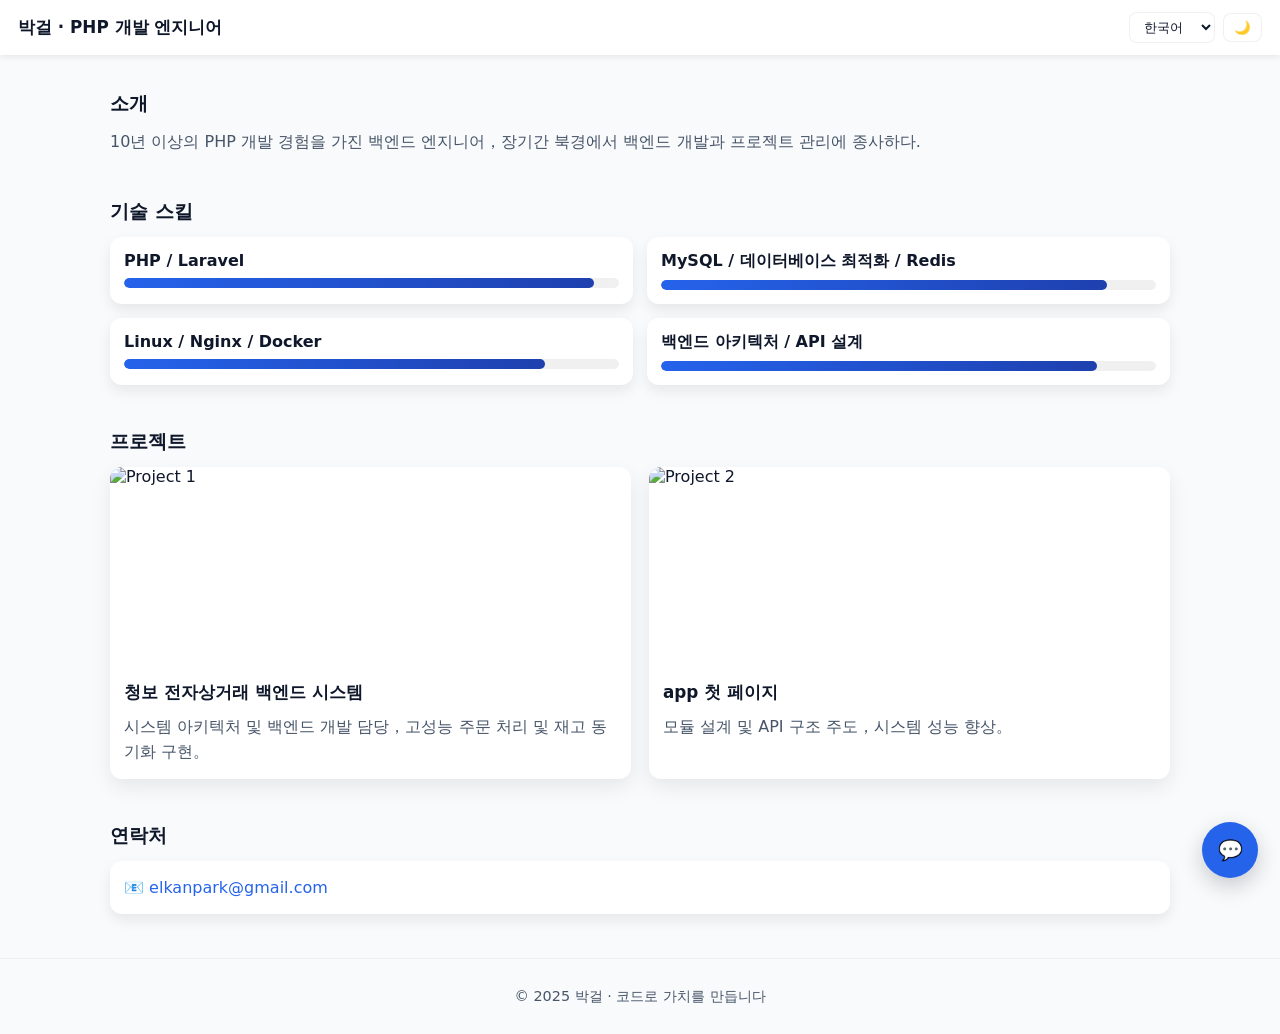
==== commit a9bcf8aa: "Update index.html" ====
--- a/index.html
+++ b/index.html
@@ -1,122 +1,600 @@
 <!DOCTYPE html>
 <html lang="ko">
 <head>
-    <meta charset="utf-8" />
-    <meta name="viewport" content="width=device-width,initial-scale=1" />
-    <title data-i18n="meta.title">Elkan Park — Portfolio</title>
-    <link rel="stylesheet" href="style.css">
+  <meta charset="utf-8" />
+  <meta name="viewport" content="width=device-width,initial-scale=1" />
+  <title>朴 · PHP 开发工程师</title>
+  <meta name="description" content="朴（Elkan Park）— PHP 后端工程师，展示项目、技能与 AI 问答演示。" />
+  <style>
+    :root{
+      --bg:#f9fafb; --card:#fff; --text:#0f172a; --muted:#475569; --accent:#2563eb; --shadow:rgba(2,6,23,0.08);
+      --chat-bg:#f7fafc;
+    }
+    [data-theme="dark"]{
+      --bg:#0b1220; --card:#0f1724; --text:#e6eef9; --muted:#9fb0c8; --accent:#60a5fa; --shadow:rgba(2,6,23,0.6);
+      --chat-bg:#0b1220;
+    }
+    *{box-sizing:border-box}
+    body{margin:0;font-family:Inter,system-ui,-apple-system,Segoe UI,Roboto,"Helvetica Neue",Arial;color:var(--text);background:var(--bg);transition:background .25s,color .25s}
+    a{color:var(--accent);text-decoration:none}
+    header{background:var(--card);box-shadow:0 2px 6px var(--shadow);position:sticky;top:0;z-index:30;padding:12px 18px;display:flex;align-items:center;justify-content:space-between}
+    header h1{margin:0;font-size:1.05rem}
+    .controls{display:flex;gap:8px;align-items:center}
+    select,button{padding:6px 10px;border-radius:8px;border:1px solid rgba(0,0,0,0.06);background:var(--card);color:var(--text);cursor:pointer}
+    button:hover{opacity:.95}
+    main{max-width:1100px;margin:36px auto;padding:0 20px}
+    section{margin-bottom:44px}
+    h2{font-size:1.2rem;margin:0 0 12px}
+    p{margin:0;color:var(--muted);line-height:1.6}
+    .hero{display:flex;align-items:center;justify-content:space-between;gap:20px;padding:22px;background:linear-gradient(180deg, rgba(37,99,235,0.06), transparent);border-radius:12px}
+    .skills{display:grid;grid-template-columns:1fr 1fr;gap:14px}
+    .skill-card{background:var(--card);padding:14px;border-radius:12px;box-shadow:0 6px 14px var(--shadow)}
+    .skill-name{font-weight:600;margin-bottom:8px}
+    .progress-bar{height:10px;background:rgba(0,0,0,0.06);border-radius:8px;overflow:hidden}
+    .progress{height:100%;border-radius:8px;background:linear-gradient(90deg,var(--accent),#1e40af);width:0;transition:width 1.4s ease}
+    .projects{display:grid;grid-template-columns:repeat(auto-fit,minmax(300px,1fr));gap:18px}
+    .project{background:var(--card);border-radius:12px;overflow:hidden;box-shadow:0 8px 20px var(--shadow);cursor:pointer;transition:transform .18s}
+    .project:hover{transform:translateY(-6px)}
+    .project img{width:100%;height:200px;object-fit:cover;display:block}
+    .project-info{padding:14px}
+    .project-info h3{margin:0 0 10px;font-size:1.05rem;color:var(--text)}
+    .project-info p{margin:0;color:var(--muted)}
+    footer{padding:28px 12px;text-align:center;color:var(--muted);font-size:0.9rem;border-top:1px solid rgba(0,0,0,0.04)}
+    /* modal baseline */
+    .modal-backdrop{position:fixed;inset:0;display:none;align-items:center;justify-content:center;z-index:200;padding:20px;background:rgba(0,0,0,0.45)}
+    .modal{width:100%;max-width:900px;background:var(--card);border-radius:12px;overflow:hidden;box-shadow:0 12px 30px var(--shadow);transform:translateY(12px);opacity:0;transition:all .18s}
+    .modal-top{display:flex;gap:12px;padding:12px;border-bottom:1px solid rgba(0,0,0,0.06);align-items:center;justify-content:space-between}
+    .modal-body{display:flex;flex-direction:column;gap:12px;padding:16px}
+    /* carousel area (UPDATED: per-image desc + thumbs) */
+    .carousel-main{width:100%;height:420px;border-radius:8px;overflow:hidden;background:#111;display:flex;align-items:center;justify-content:center}
+    .carousel-main img{width:100%;height:100%;object-fit:cover}
+    .carousel-desc{padding:8px 6px;color:var(--muted);font-size:0.95rem}
+    .thumbs{display:flex;gap:8px;align-items:center;justify-content:center;margin-top:8px;flex-wrap:wrap}
+    .thumb{width:86px;height:58px;border-radius:8px;overflow:hidden;cursor:pointer;border:2px solid transparent;box-shadow:0 6px 14px var(--shadow)}
+    .thumb img{width:100%;height:100%;object-fit:cover;display:block}
+    .thumb.active{border-color:var(--accent)}
+    .carousel-btn{position:absolute;top:50%;transform:translateY(-50%);background:rgba(0,0,0,0.35);border:none;color:#fff;border-radius:8px;padding:8px;cursor:pointer}
+    .carousel-prev{left:12px}
+    .carousel-next{right:12px}
+    /* chat */
+    .chat-toggle {position:fixed;bottom:22px;right:22px;width:56px;height:56px;border-radius:50%;background:var(--accent);color:#fff;font-size:20px;display:flex;align-items:center;justify-content:center;box-shadow:0 8px 22px rgba(2,6,23,0.2);cursor:pointer;z-index:999}
+    .chat-container {position:fixed;right:22px;bottom:92px;width:360px;background:var(--card);border-radius:14px;box-shadow:0 12px 40px var(--shadow);z-index:995;display:none;flex-direction:column;overflow:hidden}
+    .chat-header{display:flex;align-items:center;justify-content:space-between;padding:10px 12px;background:var(--accent);color:#fff}
+    .chat-body{padding:12px;height:320px;overflow:auto;background:var(--chat-bg);display:flex;flex-direction:column;gap:8px}
+    .chat-quick{padding:8px;border-top:1px solid rgba(0,0,0,0.04);display:flex;gap:8px;flex-wrap:wrap}
+    .chat-input-wrap{display:flex;gap:8px;padding:10px;border-top:1px solid rgba(0,0,0,0.04)}
+    .chat-input{flex:1;padding:10px;border-radius:10px;border:1px solid rgba(0,0,0,0.08)}
+    .chat-send{background:var(--accent);color:#fff;border:none;padding:10px 12px;border-radius:10px;cursor:pointer}
+    .bubble-row{display:flex;gap:8px;align-items:flex-end}
+    .bubble-ai{align-self:flex-start}
+    .bubble-user{align-self:flex-end;justify-content:flex-end}
+    .avatar-circle{width:34px;height:34px;border-radius:10px;flex-shrink:0;background:#d1d5db}
+    .msg{padding:10px 14px;border-radius:12px;max-width:78%;line-height:1.45;white-space:pre-wrap}
+    .msg-ai{background:#eef2ff;color:#0f172a;border-radius:12px 12px 12px 6px}
+    .msg-user{background:var(--accent);color:#fff;border-radius:12px 12px 6px 12px}
+    .typing{font-style:italic;color:#9ca3af}
+    .dot{width:8px;height:8px;border-radius:50%;background:#c7d2fe;display:inline-block;margin:0 3px;opacity:0.9}
+    @media (max-width:720px){ .carousel-main{height:220px} .thumb{width:64px;height:48px} .chat-container{right:12px;bottom:84px;width:320px} }
+  </style>
 </head>
-
-<body>
-<div class="page">
-
-    <!-- LANG -->
-    <div class="lang-switch" aria-label="Language selector">
-        <button class="lang-btn" type="button" data-lang="ko">한국</button>
-        <button class="lang-btn" type="button" data-lang="zh">中文</button>
-        <button class="lang-btn" type="button" data-lang="en">English</button>
+<body data-theme="light">
+<header>
+  <h1 id="name">朴</h1>
+  <div class="controls">
+    <select id="lang-select">
+      <option value="ko">한국어</option>
+      <option value="zh">中文</option>
+      <option value="en">English</option>
+    </select>
+    <button id="theme-toggle" aria-label="toggle theme">🌙</button>
+  </div>
+</header>
+
+<main>
+<!--  <section class="hero">-->
+<!--    <div>-->
+<!--      <h2 style="margin:0">안녕하세요 · 你好 · Hello</h2>-->
+<!--      <p style="margin-top:8px;color:var(&#45;&#45;muted)">十年后端开发经验 · 擅长 PHP / MySQL / Linux / Nginx</p>-->
+<!--    </div>-->
+<!--    <div style="color:var(&#45;&#45;muted)"><strong>北京 · Backend</strong></div>-->
+<!--  </section>-->
+
+  <section>
+    <h2 id="about-title">关于我</h2>
+    <p id="about-text">我是一名拥有十多年经验的 PHP 开发工程师，长期在北京从事后端开发与项目管理。精通 PHP、MySQL、Linux、Nginx 等技术栈，具备丰富的项目实战经验。</p>
+  </section>
+
+  <section>
+    <h2 id="skills-title">技能</h2>
+    <div class="skills">
+      <div class="skill-card">
+        <div class="skill-name">PHP / Laravel</div>
+        <div class="progress-bar"><div class="progress" data-progress="95"></div></div>
+      </div>
+      <div class="skill-card">
+        <div class="skill-name">MySQL / 데이터베이스 최적화 / Redis</div>
+        <div class="progress-bar"><div class="progress" data-progress="90"></div></div>
+      </div>
+      <div class="skill-card">
+        <div class="skill-name">Linux / Nginx / Docker</div>
+        <div class="progress-bar"><div class="progress" data-progress="85"></div></div>
+      </div>
+      <div class="skill-card">
+        <div class="skill-name">백엔드 아키텍처 / API 설계</div>
+        <div class="progress-bar"><div class="progress" data-progress="88"></div></div>
+      </div>
     </div>
-
-    <!-- INTRO -->
-    <section class="intro-section">
-        <div class="intro-left">
-            <h1 class="intro-title" data-i18n="intro.title">
-                안녕하세요,<br>PHP 백엔드 개발자<br><strong>Elkan Park</strong> 입니다.
-            </h1>
-            <p class="intro-desc" data-i18n="intro.desc">
-                안정적 서버 아키텍처와 확장성 있는 백엔드 시스템을 구축하는 백엔지니어입니다.
-            </p>
+  </section>
+
+  <section id="projects-section">
+    <h2 id="projects-title">项目展示</h2>
+    <div class="projects" id="projects-grid">
+      <div class="project" data-index="0" tabindex="0" role="button" aria-pressed="false">
+        <img src="./assets/tshingpu-h5.jpg?auto=format&fit=crop&w=1400&q=60" alt="Project 1">
+        <div class="project-info">
+          <h3 id="p0-title">전자상거래 백엔드 시스템</h3>
+          <p id="p0-desc" style="margin-top:6px;color:var(--muted)">系统架构与后端开发，支持高并发订单处理与库存同步。</p>
         </div>
-
-        <aside class="intro-right">
-            <div class="profile-card">
-                <img class="avatar" src="https://i.pravatar.cc/320?img=12" alt="Elkan Park" width="100" height="100" decoding="async">
-                <h2 class="profile-name" data-i18n="profile.name">Elkan Park</h2>
-                <p class="profile-role" data-i18n="profile.role">PHP Backend Engineer</p>
-
-                <div class="profile-info">
-                    <div class="info-row">
-                        <span class="info-label" data-i18n="profile.email_label">Email</span>
-                        <span class="info-value" data-i18n="profile.email_value">example@email.com</span>
-                    </div>
-                    <div class="info-row">
-                        <span class="info-label" data-i18n="profile.phone_label">Phone</span>
-                        <span class="info-value" data-i18n="profile.phone_value">010-1234-5678</span>
-                    </div>
-                    <div class="info-row">
-                        <span class="info-label" data-i18n="profile.location_label">Location</span>
-                        <span class="info-value" data-i18n="profile.location_value">Seoul, Korea</span>
-                    </div>
-                </div>
-            </div>
-        </aside>
-    </section>
-
-    <!-- SKILLS -->
-    <section class="skills-section">
-        <h2 class="section-title" data-i18n="skills.title">Skills</h2>
-        <div class="skill-item"><div class="skill-label" data-i18n="skills.php">PHP</div><div class="skill-bar"><div class="skill-fill" style="width:95%"></div></div></div>
-        <div class="skill-item"><div class="skill-label" data-i18n="skills.laravel">Laravel</div><div class="skill-bar"><div class="skill-fill" style="width:92%"></div></div></div>
-        <div class="skill-item"><div class="skill-label" data-i18n="skills.mysql">MySQL</div><div class="skill-bar"><div class="skill-fill" style="width:88%"></div></div></div>
-        <div class="skill-item"><div class="skill-label" data-i18n="skills.redis">Redis</div><div class="skill-bar"><div class="skill-fill" style="width:80%"></div></div></div>
-        <div class="skill-item"><div class="skill-label" data-i18n="skills.docker">Docker</div><div class="skill-bar"><div class="skill-fill" style="width:85%"></div></div></div>
-    </section>
-
-    <!-- PROJECTS -->
-    <section class="projects-section">
-        <h2 class="section-title" data-i18n="projects.title">Projects</h2>
-        <div class="projects-grid">
-            <article class="project-card" data-project="1" tabindex="0" role="button" aria-haspopup="dialog">
-                <img class="project-thumb" src="https://images.unsplash.com/photo-1556155092-490a1ba16284?auto=format&fit=crop&w=1200&q=80" alt="Scalable API project preview" loading="lazy" decoding="async">
-                <h3 class="project-title" data-i18n="projects.sample1.title">프로젝트 이름</h3>
-                <p class="project-desc" data-i18n="projects.sample1.desc">간단한 설명 텍스트가 들어갑니다.</p>
-                <div class="project-tags"><span>PHP</span><span>Laravel</span><span>AWS</span></div>
-            </article>
-
-            <article class="project-card" data-project="2" tabindex="0" role="button" aria-haspopup="dialog">
-                <img class="project-thumb" src="https://images.unsplash.com/photo-1551033406-611cf9a28f67?auto=format&fit=crop&w=1200&q=80" alt="Real-time cache project preview" loading="lazy" decoding="async">
-                <h3 class="project-title" data-i18n="projects.sample2.title">프로젝트 이름</h3>
-                <p class="project-desc" data-i18n="projects.sample2.desc">간단한 설명 텍스트가 들어갑니다.</p>
-                <div class="project-tags"><span>Docker</span><span>Redis</span></div>
-            </article>
-
-            <article class="project-card" data-project="3" tabindex="0" role="button" aria-haspopup="dialog">
-                <img class="project-thumb" src="https://images.unsplash.com/photo-1560264418-c4445382edbc?auto=format&fit=crop&w=1200&q=80" alt="Database optimization project preview" loading="lazy" decoding="async">
-                <h3 class="project-title" data-i18n="projects.sample3.title">프로젝트 이름</h3>
-                <p class="project-desc" data-i18n="projects.sample3.desc">간단한 설명 텍스트가 들어갑니다.</p>
-                <div class="project-tags"><span>PHP</span><span>MySQL</span></div>
-            </article>
+      </div>
+
+      <div class="project" data-index="1" tabindex="0" role="button" aria-pressed="false">
+        <img src="./assets/yohobuy-5.jpg?auto=format&fit=crop&w=320&q=2400" alt="Project 2">
+        <div class="project-info">
+          <h3 id="p1-title">기업 내부 관리 시스템</h3>
+          <p id="p1-desc" style="margin-top:6px;color:var(--muted)">主导模块化设计与 API 架构，提升性能与可扩展性。</p>
         </div>
-    </section>
-
-    <footer class="footer" data-i18n="footer.copy">© 2025 Elkan Park — All Rights Reserved</footer>
+      </div>
+
+<!--      <div class="project" data-index="2" tabindex="0" role="button" aria-pressed="false">-->
+<!--        <img src="https://images.unsplash.com/photo-1556761175-4b46a572b786?auto=format&fit=crop&w=1200&q=60" alt="Project 3">-->
+<!--        <div class="project-info">-->
+<!--          <h3 id="p2-title">자동화 운영 도구</h3>-->
+<!--          <p id="p2-desc" style="margin-top:6px;color:var(&#45;&#45;muted)">开发调度与日志分析模块，提升运维效率。</p>-->
+<!--        </div>-->
+<!--      </div>-->
+    </div>
+  </section>
+
+  <section>
+    <h2 id="contact-title">联系方式</h2>
+    <div style="background:var(--card);padding:14px;border-radius:12px;box-shadow:0 6px 14px var(--shadow)">
+      <p>📧 <a id="email-link" href="mailto:elkanpark@gmail.com">elkanpark@gmail.com</a></p>
+    </div>
+  </section>
+</main>
+
+<footer>
+  © 2025 <span id="footer-text">朴 · 用代码创造价值</span>
+</footer>
+
+<!-- MODAL BACKDROP (content injected by JS) -->
+<div id="modal-backdrop" class="modal-backdrop" aria-hidden="true"></div>
+
+<!-- CHAT floating (unchanged stable version) -->
+<div id="chat-toggle" class="chat-toggle" title="Open Chat">💬</div>
+<div id="chat-container" class="chat-container" style="display:none">
+  <div class="chat-header">
+    <div style="display:flex;align-items:center;gap:10px">
+      <div style="width:34px;height:34px;border-radius:8px;background:#fff"></div>
+      <strong id="chat-title">🤖 AI 박재 도우미</strong>
+    </div>
+    <div><button id="chat-close" style="background:transparent;border:none;color:#fff;font-size:18px;cursor:pointer">✕</button></div>
+  </div>
+  <div id="chat-body" class="chat-body"></div>
+  <div id="chat-quick" class="chat-quick"></div>
+  <div style="padding:10px;border-top:1px solid rgba(0,0,0,0.04)">
+    <div style="display:flex;gap:8px">
+      <input id="chat-input" class="chat-input" type="text" placeholder="질문을 입력하세요..." />
+      <button id="chat-send" class="chat-send">➤</button>
+    </div>
+  </div>
 </div>
 
-<!-- MODAL -->
-<div id="projectModalOverlay" class="modal-overlay" aria-hidden="true">
-    <div class="modal" role="dialog" aria-modal="true" aria-labelledby="modalTitle">
-        <div class="modal-loading" id="modalLoading"></div>
-
-        <div class="modal-left">
-            <div class="modal-slide visible" id="modalSlide0"></div>
-            <div class="modal-slide" id="modalSlide1"></div>
-            <div class="modal-slide" id="modalSlide2"></div>
-
-            <button class="modal-prev" type="button" aria-label="Previous image">‹</button>
-            <button class="modal-next" type="button" aria-label="Next image">›</button>
+<script>
+  document.addEventListener('DOMContentLoaded', ()=> {
+
+    /* -------------------------
+       projects data (3 images each; each image has per-language description)
+       ------------------------- */
+    const projects = [
+      {
+        imgs: [
+          {src:"./assets/tshingpu-h5.jpg?auto=format&fit=crop&w=1400&q=60", desc:{ko:"로그인 / 프런트 페이지", zh:"登录 / 前台页面", en:"Login / Home Page"}},
+          {src:"./assets/tshingpu-h5-2.jpg?auto=format&fit=crop&w=1400&q=60", desc:{ko:"주문 관리 페이지", zh:"订单管理页面", en:"Order management page"}},
+          {src:"./assets/tshingpu-admin.jpg?auto=format&fit=crop&w=1400&q=60", desc:{ko:"백엔드 관리", zh:"后台管理", en:"admin system"}}
+        ],
+        tech:{ko:"PHP · MySQL · Redis", zh:"PHP · MySQL · Redis", en:"PHP · MySQL · Redis"},
+        title:{ko:"청보 전자상거래 백엔드 시스템", zh:"旅游电商后台系统", en:"E-commerce Backend System"},
+        desc:{ko:"시스템 아키텍처 및 백엔드 개발 담당，고성능 주문 처리 및 재고 동기화 구현。", zh:"负责整体架构与后端开发，实现高并发订单处理与库存同步。", en:"Led backend architecture and development, handling high-concurrency order processing and inventory sync."},
+        role:{ko:"역할: 아키텍트 및 백엔드 책임", zh:"职责：架构与后端负责人", en:"Role: Architecture & Backend Lead"}
+      },
+      {
+        imgs: [
+          {src:"./assets/yohobuy-1.jpg?auto=format&fit=crop&w=1400&q=60", desc:{ko:"관리자 대시보드", zh:"管理后台界面", en:"Admin dashboard"}},
+          {src:"./assets/yohobuy-2.jpg?auto=format&fit=crop&w=1400&q=60", desc:{ko:"사용자/권한 관리", zh:"用户/权限管理", en:"Users & permissions"}},
+          {src:"./assets/yohobuy-3.jpg?auto=format&fit=crop&w=1400&q=60", desc:{ko:"보고서 및 통계", zh:"报表与统计", en:"Reports & analytics"}}
+        ],
+        tech:{ko:"PHP · Nginx · Docker", zh:"PHP · Nginx · Docker", en:"PHP · Nginx · Docker"},
+        title:{ko:"app 첫 페이지", zh:"企业内部管理系统", en:"Enterprise Management System"},
+        desc:{ko:"모듈 설계 및 API 구조 주도，시스템 성능 향상。", zh:"主导系统模块设计与 API 架构，提升系统性能与扩展性。", en:"Designed modules and API architecture, improving scalability."},
+        role:{ko:"역할: 기술 리드", zh:"职责：技术负责人", en:"Role: Tech Lead"}
+      },
+      {
+        imgs: [
+          {src:"https://images.unsplash.com/photo-1556761175-4b46a572b786?auto=format&fit=crop&w=1400&q=60", desc:{ko:"작업 스케줄러 UI", zh:"任务调度界面", en:"Job scheduler UI"}},
+          {src:"https://images.unsplash.com/photo-1542838132-92c53300491e?auto=format&fit=crop&w=1400&q=60", desc:{ko:"로그 분석 대시보드", zh:"日志分析仪表盘", en:"Log analysis dashboard"}},
+          {src:"https://images.unsplash.com/photo-1518770660439-4636190af475?auto=format&fit=crop&w=1400&q=60", desc:{ko:"알람 및 모니터링", zh:"告警与监控", en:"Alerting & monitoring"}}
+        ],
+        tech:{ko:"API · Shell · Cron", zh:"API · Shell · Cron", en:"API · Shell · Cron"},
+        title:{ko:"자동화 운영 도구", zh:"自动化运维工具", en:"Automation Tool Platform"},
+        desc:{ko:"작업 스케줄링 및 로그 분석 도구 개발, 운영 효율 30% 향상。", zh:"开发任务调度系统与日志分析模块，提升效率并降低维护成本。", en:"Developed job scheduling and log analysis tools, improving efficiency."},
+        role:{ko:"역할: 개발자", zh:"职责：开发", en:"Role: Developer"}
+      }
+    ];
+
+    // preload images
+    projects.forEach(p=> p.imgs.forEach(i=> { const im = new Image(); im.src = i.src; }));
+
+    /* -------------------------
+       Build modal content (inject once)
+       ------------------------- */
+    const backdrop = document.getElementById('modal-backdrop');
+    backdrop.innerHTML = `
+      <div class="modal" id="modal" role="dialog" aria-modal="true">
+        <div class="modal-top">
+          <strong id="modal-title">Project Title</strong>
+          <div style="display:flex;gap:12px;align-items:center">
+            <span id="modal-tech" style="color:var(--muted)"></span>
+            <button id="modal-close" aria-label="close" style="border:none;background:transparent;font-size:20px;cursor:pointer">✕</button>
+          </div>
         </div>
-
-        <div class="modal-right">
-            <button class="modal-close" type="button" aria-label="Close modal">×</button>
-            <h2 id="modalTitle">Title</h2>
-            <p id="modalBrief">Brief text here...</p>
-            <div id="modalTags" class="modal-tags"></div>
-            <div id="modalData" class="modal-data"></div>
-            <button id="modalDetailBtn" class="modal-detail-btn" type="button">View Full Detail</button>
+        <div class="modal-body">
+          <div style="position:relative">
+            <div class="carousel-main"><img id="carousel-main-img" src="" alt="screenshot" /></div>
+            <button id="carousel-prev" class="carousel-btn carousel-prev">‹</button>
+            <button id="carousel-next" class="carousel-btn carousel-next">›</button>
+            <div id="carousel-indicators" style="position:absolute;left:50%;transform:translateX(-50%);bottom:12px;display:flex;gap:8px"></div>
+            <div id="carousel-desc" class="carousel-desc"></div>
+            <div id="carousel-thumbs" class="thumbs"></div>
+          </div>
+          <div id="modal-desc" style="color:var(--muted);line-height:1.6"></div>
+          <div id="modal-role" style="font-weight:600;color:var(--muted)"></div>
         </div>
-    </div>
-</div>
-
-<script src="script.js"></script>
+      </div>
+    `;
+
+    const modal = backdrop.querySelector('.modal');
+    const modalTitle = backdrop.querySelector('#modal-title');
+    const modalTech = backdrop.querySelector('#modal-tech');
+    const modalDesc = backdrop.querySelector('#modal-desc');
+    const modalRole = backdrop.querySelector('#modal-role');
+    const mainImg = backdrop.querySelector('#carousel-main-img');
+    const prevBtn = backdrop.querySelector('#carousel-prev');
+    const nextBtn = backdrop.querySelector('#carousel-next');
+    const indicators = backdrop.querySelector('#carousel-indicators');
+    const thumbs = backdrop.querySelector('#carousel-thumbs');
+    const carouselDesc = backdrop.querySelector('#carousel-desc');
+    const modalClose = backdrop.querySelector('#modal-close');
+
+    let projIdx = 0, imgIdx = 0, autoplayTimer = null, AUTOPLAY = 4000;
+
+    function openModal(index, lang){
+      projIdx = index; imgIdx = 0;
+      lang = lang || (document.getElementById('lang-select')?.value || 'ko');
+      const p = projects[projIdx];
+      modalTitle.innerText = p.title[lang] || p.title['ko'];
+      modalTech.innerText = p.tech[lang] || p.tech['ko'];
+      modalDesc.innerText = p.desc[lang] || p.desc['ko'];
+      modalRole.innerText = p.role[lang] || p.role['ko'];
+      buildCarousel(p, lang);
+      backdrop.style.display = 'flex';
+      setTimeout(()=> { modal.style.transform = 'translateY(0)'; modal.style.opacity = '1'; }, 20);
+      startAutoplay();
+    }
+
+    function closeModal(){
+      stopAutoplay();
+      modal.style.transform = 'translateY(12px)'; modal.style.opacity = '0';
+      setTimeout(()=> backdrop.style.display = 'none', 180);
+    }
+
+    function buildCarousel(p, lang){
+      // main image
+      setImage(0,p,lang);
+      // indicators
+      indicators.innerHTML = '';
+      p.imgs.forEach((_,i)=>{
+        const dot = document.createElement('span');
+        dot.style.width='8px'; dot.style.height='8px'; dot.style.borderRadius='50%';
+        dot.style.background = i===imgIdx ? 'rgba(255,255,255,0.95)' : 'rgba(255,255,255,0.45)';
+        dot.style.display='inline-block'; dot.style.margin='0 6px'; dot.style.cursor='pointer';
+        dot.addEventListener('click', ()=> { imgIdx = i; setImage(i,p,lang); resetAutoplay(); });
+        indicators.appendChild(dot);
+      });
+      // thumbs
+      thumbs.innerHTML = '';
+      p.imgs.forEach((imgObj,i)=>{
+        const t = document.createElement('div'); t.className='thumb';
+        const im = document.createElement('img'); im.src = imgObj.src; im.alt = 'thumb';
+        t.appendChild(im);
+        t.addEventListener('click', ()=> { imgIdx = i; setImage(i,p,lang); resetAutoplay(); });
+        thumbs.appendChild(t);
+      });
+      updateThumbs();
+    }
+
+    function setImage(i,p,lang){
+      imgIdx = i;
+      const imgObj = p.imgs[i];
+      mainImg.src = imgObj.src;
+      carouselDesc.innerText = imgObj.desc[lang] || imgObj.desc['ko'] || '';
+      Array.from(indicators.children).forEach((d,idx)=> d.style.background = idx===i ? 'rgba(255,255,255,0.95)' : 'rgba(255,255,255,0.45)');
+      updateThumbs();
+    }
+
+    function updateThumbs(){
+      Array.from(thumbs.children).forEach((t, idx)=> t.classList.toggle('active', idx===imgIdx));
+    }
+
+    prevBtn.addEventListener('click', ()=> {
+      const len = projects[projIdx].imgs.length;
+      imgIdx = (imgIdx - 1 + len) % len;
+      setImage(imgIdx, projects[projIdx], document.getElementById('lang-select')?.value || 'ko');
+      resetAutoplay();
+    });
+    nextBtn.addEventListener('click', ()=> {
+      const len = projects[projIdx].imgs.length;
+      imgIdx = (imgIdx + 1) % len;
+      setImage(imgIdx, projects[projIdx], document.getElementById('lang-select')?.value || 'ko');
+      resetAutoplay();
+    });
+
+    function startAutoplay(){
+      stopAutoplay();
+      autoplayTimer = setInterval(()=> {
+        const len = projects[projIdx].imgs.length;
+        imgIdx = (imgIdx + 1) % len;
+        setImage(imgIdx, projects[projIdx], document.getElementById('lang-select')?.value || 'ko');
+      }, AUTOPLAY);
+      mainImg.addEventListener('mouseenter', stopAutoplay);
+      mainImg.addEventListener('mouseleave', startAutoplayOnce);
+      thumbs.addEventListener('mouseenter', stopAutoplay);
+      thumbs.addEventListener('mouseleave', startAutoplayOnce);
+    }
+    function startAutoplayOnce(){ stopAutoplay(); autoplayTimer = setInterval(()=> {
+      const len = projects[projIdx].imgs.length;
+      imgIdx = (imgIdx + 1) % len;
+      setImage(imgIdx, projects[projIdx], document.getElementById('lang-select')?.value || 'ko');
+    }, AUTOPLAY); }
+    function stopAutoplay(){ if (autoplayTimer) clearInterval(autoplayTimer); autoplayTimer = null; }
+    function resetAutoplay(){ stopAutoplay(); startAutoplayOnce(); }
+
+    modalClose.addEventListener('click', closeModal);
+    backdrop.addEventListener('click', (e)=> { if (e.target === backdrop) closeModal(); });
+    document.addEventListener('keydown', (e)=> { if (e.key === 'Escape') closeModal(); });
+
+    // hook project cards
+    document.querySelectorAll('.project[data-index]').forEach(el=>{
+      el.addEventListener('click', ()=> {
+        const idx = Number(el.getAttribute('data-index'));
+        const lang = document.getElementById('lang-select')?.value || 'ko';
+        openModal(idx, lang);
+      });
+      el.addEventListener('keydown', (e)=> { if (e.key === 'Enter') el.click(); });
+    });
+
+    /* -------------------------
+       Chat module (unchanged behavior)
+       ------------------------- */
+    const qa = {
+      ko:{title:"🤖 AI 박재 도우미",placeholder:"질문을 입력하세요...",quick:["어떤 프로젝트?","잘하는 기술?","팀워크?"],data:[
+        {q:"프로젝트",a:"전자상거래, 기업 내부 시스템, API 자동화 도구 개발에 참여했습니다。"},
+        {q:"기술",a:"PHP, MySQL, Linux, Nginx 환경에서의 백엔드 아키텍처 및 성능 최적화"},
+        {q:"팀워크",a:"명확한 커뮤니케이션과 코드 품질을 중시하며 협업을 중요시합니다。"}
+      ]},
+      zh:{title:"🤖 AI 朴 助手",placeholder:"请输入你的问题…",quick:["你做哪些项目？","你最擅长什么？","团队如何？"],data:[
+        {q:"项目",a:"我参与过电商后台、企业内部系统和API自动化工具的开发。"},
+        {q:"技术",a:"擅长 PHP、MySQL、Linux、Nginx，侧重后端架构与稳定性。"},
+        {q:"团队",a:"注重沟通与代码质量，推动高效协作。"}
+      ]},
+      en:{title:"🤖 AI Piao Assistant",placeholder:"Ask me anything...",quick:["What projects?","Key skills?","Team style?"],data:[
+        {q:"project",a:"I've worked on e-commerce admin systems, enterprise tools and API automation."},
+        {q:"skill",a:"Skilled in PHP, MySQL, Linux and Nginx; focus on backend architecture."},
+        {q:"team",a:"I value clear communication, code quality and collaboration."}
+      ]}
+    };
+
+    const chatToggle = document.getElementById('chat-toggle');
+    const chatContainer = document.getElementById('chat-container');
+    const chatBody = document.getElementById('chat-body');
+    const chatInput = document.getElementById('chat-input');
+    const chatSend = document.getElementById('chat-send');
+    const chatQuick = document.getElementById('chat-quick');
+    const chatTitle = document.getElementById('chat-title');
+    const chatClose = document.getElementById('chat-close');
+
+    function typeText(el, text, speed=16){
+      el.textContent = '';
+      let i = 0;
+      const t = setInterval(()=> {
+        el.textContent += text[i] || '';
+        i++;
+        chatBody.scrollTop = chatBody.scrollHeight;
+        if (i >= text.length) clearInterval(t);
+      }, speed);
+    }
+
+    function pushBubble(from, text, withTyping=false){
+      const row = document.createElement('div');
+      row.className = 'bubble-row ' + (from === 'ai' ? 'bubble-ai' : 'bubble-user');
+      const avatar = document.createElement('div'); avatar.className = 'avatar-circle';
+      const msg = document.createElement('div'); msg.className = 'msg ' + (from === 'ai' ? 'msg-ai' : 'msg-user');
+
+      if (from === 'ai' && withTyping){
+        const dots = document.createElement('span'); dots.className = 'typing';
+        dots.innerHTML = '<span class="dot"></span><span class="dot"></span><span class="dot"></span>';
+        msg.appendChild(dots);
+        row.appendChild(avatar); row.appendChild(msg);
+        chatBody.appendChild(row); chatBody.scrollTop = chatBody.scrollHeight;
+        setTimeout(()=> { msg.removeChild(dots); typeText(msg, text); }, 600);
+      } else {
+        msg.textContent = text;
+        if (from === 'ai'){ row.appendChild(avatar); row.appendChild(msg); } else { row.appendChild(msg); row.appendChild(avatar); }
+        chatBody.appendChild(row); chatBody.scrollTop = chatBody.scrollHeight;
+      }
+    }
+
+    function findAnswer(lang, text){
+      const list = qa[lang]?.data || qa['ko'].data;
+      const t = text.toLowerCase();
+      for (const item of list){
+        if (t.includes(item.q.toLowerCase())) return item.a;
+      }
+      return list[0].a;
+    }
+
+    function sendChat(){
+      const text = chatInput.value.trim();
+      if (!text) return;
+      pushBubble('user', text);
+      chatInput.value = '';
+      setTimeout(()=> {
+        const lang = document.getElementById('lang-select')?.value || 'ko';
+        const ans = findAnswer(lang, text);
+        pushBubble('ai', ans, true);
+      }, 180);
+    }
+
+    chatSend.addEventListener('click', sendChat);
+    chatInput.addEventListener('keydown', e => { if (e.key === 'Enter') sendChat(); });
+
+    function renderQuick(lang){
+      chatQuick.innerHTML = '';
+      const arr = qa[lang]?.quick || qa['ko'].quick;
+      arr.forEach(q => {
+        const b = document.createElement('button');
+        b.className = 'quick-btn';
+        b.textContent = q;
+        b.style.padding='6px 10px'; b.style.borderRadius='8px'; b.style.border='1px solid rgba(0,0,0,0.06)';
+        b.style.background='#f3f4f6'; b.style.cursor='pointer';
+        b.addEventListener('click', ()=> { chatInput.value = q; sendChat(); });
+        chatQuick.appendChild(b);
+      });
+    }
+
+    chatToggle.addEventListener('click', ()=> {
+      const shown = chatContainer.style.display !== 'none';
+      chatContainer.style.display = shown ? 'none' : 'flex';
+      if (!shown) chatInput.focus();
+    });
+    chatClose.addEventListener('click', ()=> chatContainer.style.display = 'none');
+
+    /* -------------------------
+       Language sync & theme
+       ------------------------- */
+    const langSelect = document.getElementById('lang-select');
+    const nameEl = document.getElementById('name');
+    const aboutTitle = document.getElementById('about-title');
+    const aboutText = document.getElementById('about-text');
+    const skillsTitle = document.getElementById('skills-title');
+    const projectsTitle = document.getElementById('projects-title');
+    const contactTitle = document.getElementById('contact-title');
+    const footerText = document.getElementById('footer-text');
+
+    const translations = {
+      ko: {
+        name: "박걸 · PHP 개발 엔지니어",
+        aboutTitle: "소개",
+        aboutText: "10년 이상의 PHP 개발 경험을 가진 백엔드 엔지니어，장기간 북경에서 백엔드 개발과 프로젝트 관리에 종사하다.",
+        skillsTitle: "기술 스킬",
+        projectsTitle: "프로젝트",
+        contactTitle: "연락처",
+        footer: "박걸 · 코드로 가치를 만듭니다"
+      },
+      zh: {
+        name: "朴",
+        aboutTitle: "关于我",
+        aboutText: "我是一名拥有十多年经验的 PHP 开发工程师，长期在北京从事后端开发与项目管理。",
+        skillsTitle: "技能",
+        projectsTitle: "项目展示",
+        contactTitle: "联系方式",
+        footer: "朴 · 用代码创造价值"
+      },
+      en: {
+        name: "Elkan Park",
+        aboutTitle: "About Me",
+        aboutText: "I'm a PHP developer with over 10 years of experience, specializing in backend development and project management.",
+        skillsTitle: "Skills",
+        projectsTitle: "Projects",
+        contactTitle: "Contact",
+        footer: "Elkan Park · Creating value through code"
+      }
+    };
+
+    // default language ko
+    langSelect.value = 'ko';
+    function syncLanguage(lang){
+      const t = translations[lang] || translations.ko;
+      nameEl.innerText = t.name;
+      aboutTitle.innerText = t.aboutTitle;
+      aboutText.innerText = t.aboutText;
+      skillsTitle.innerText = t.skillsTitle;
+      projectsTitle.innerText = t.projectsTitle;
+      contactTitle.innerText = t.contactTitle;
+      footerText.innerText = t.footer;
+      // chat
+      chatTitle.innerText = qa[lang]?.title || qa['ko'].title;
+      chatInput.placeholder = qa[lang]?.placeholder || qa['ko'].placeholder;
+      renderQuick(lang);
+      // update project cards
+      projects.forEach((p, idx)=>{
+        const tEl = document.getElementById('p'+idx+'-title');
+        const dEl = document.getElementById('p'+idx+'-desc');
+        if (tEl) tEl.innerText = p.title[lang] || p.title['ko'];
+        if (dEl) dEl.innerText = p.desc[lang] || p.desc['ko'];
+      });
+      // update modal if open
+      if (backdrop.style.display === 'flex') {
+        modalTitle.innerText = projects[projIdx].title[lang] || projects[projIdx].title['ko'];
+        modalTech.innerText = projects[projIdx].tech[lang] || projects[projIdx].tech['ko'];
+        modalDesc.innerText = projects[projIdx].desc[lang] || projects[projIdx].desc['ko'];
+        modalRole.innerText = projects[projIdx].role[lang] || projects[projIdx].role['ko'];
+        // update per-image desc
+        carouselDesc.innerText = projects[projIdx].imgs[imgIdx].desc[lang] || projects[projIdx].imgs[imgIdx].desc['ko'];
+      }
+    }
+    langSelect.addEventListener('change', (e)=> syncLanguage(e.target.value));
+    window.syncLanguage = syncLanguage;
+    syncLanguage('ko');
+
+    /* -------------------------
+       Theme toggle
+       ------------------------- */
+    const themeToggle = document.getElementById('theme-toggle');
+    const savedTheme = localStorage.getItem('portfolio-theme');
+    if (savedTheme) { document.body.setAttribute('data-theme', savedTheme); themeToggle.textContent = savedTheme === 'dark' ? '☀️' : '🌙'; }
+    themeToggle.addEventListener('click', ()=> {
+      const isDark = document.body.getAttribute('data-theme') === 'dark';
+      const next = isDark ? 'light' : 'dark';
+      document.body.setAttribute('data-theme', next);
+      localStorage.setItem('portfolio-theme', next);
+      themeToggle.textContent = next === 'dark' ? '☀️' : '🌙';
+    });
+
+    /* -------------------------
+       skill bars animate
+       ------------------------- */
+    setTimeout(()=> {
+      document.querySelectorAll('.progress').forEach(bar=>{
+        const v = bar.getAttribute('data-progress') || '0';
+        bar.style.width = v + '%';
+      });
+    }, 120);
+
+    /* expose helper */
+    window.openProjectModal = (i, lang) => openModal(i, lang);
+    window.closeProjectModal = closeModal;
+  }); // DOMContentLoaded end
+  </script>
 </body>
 </html>
